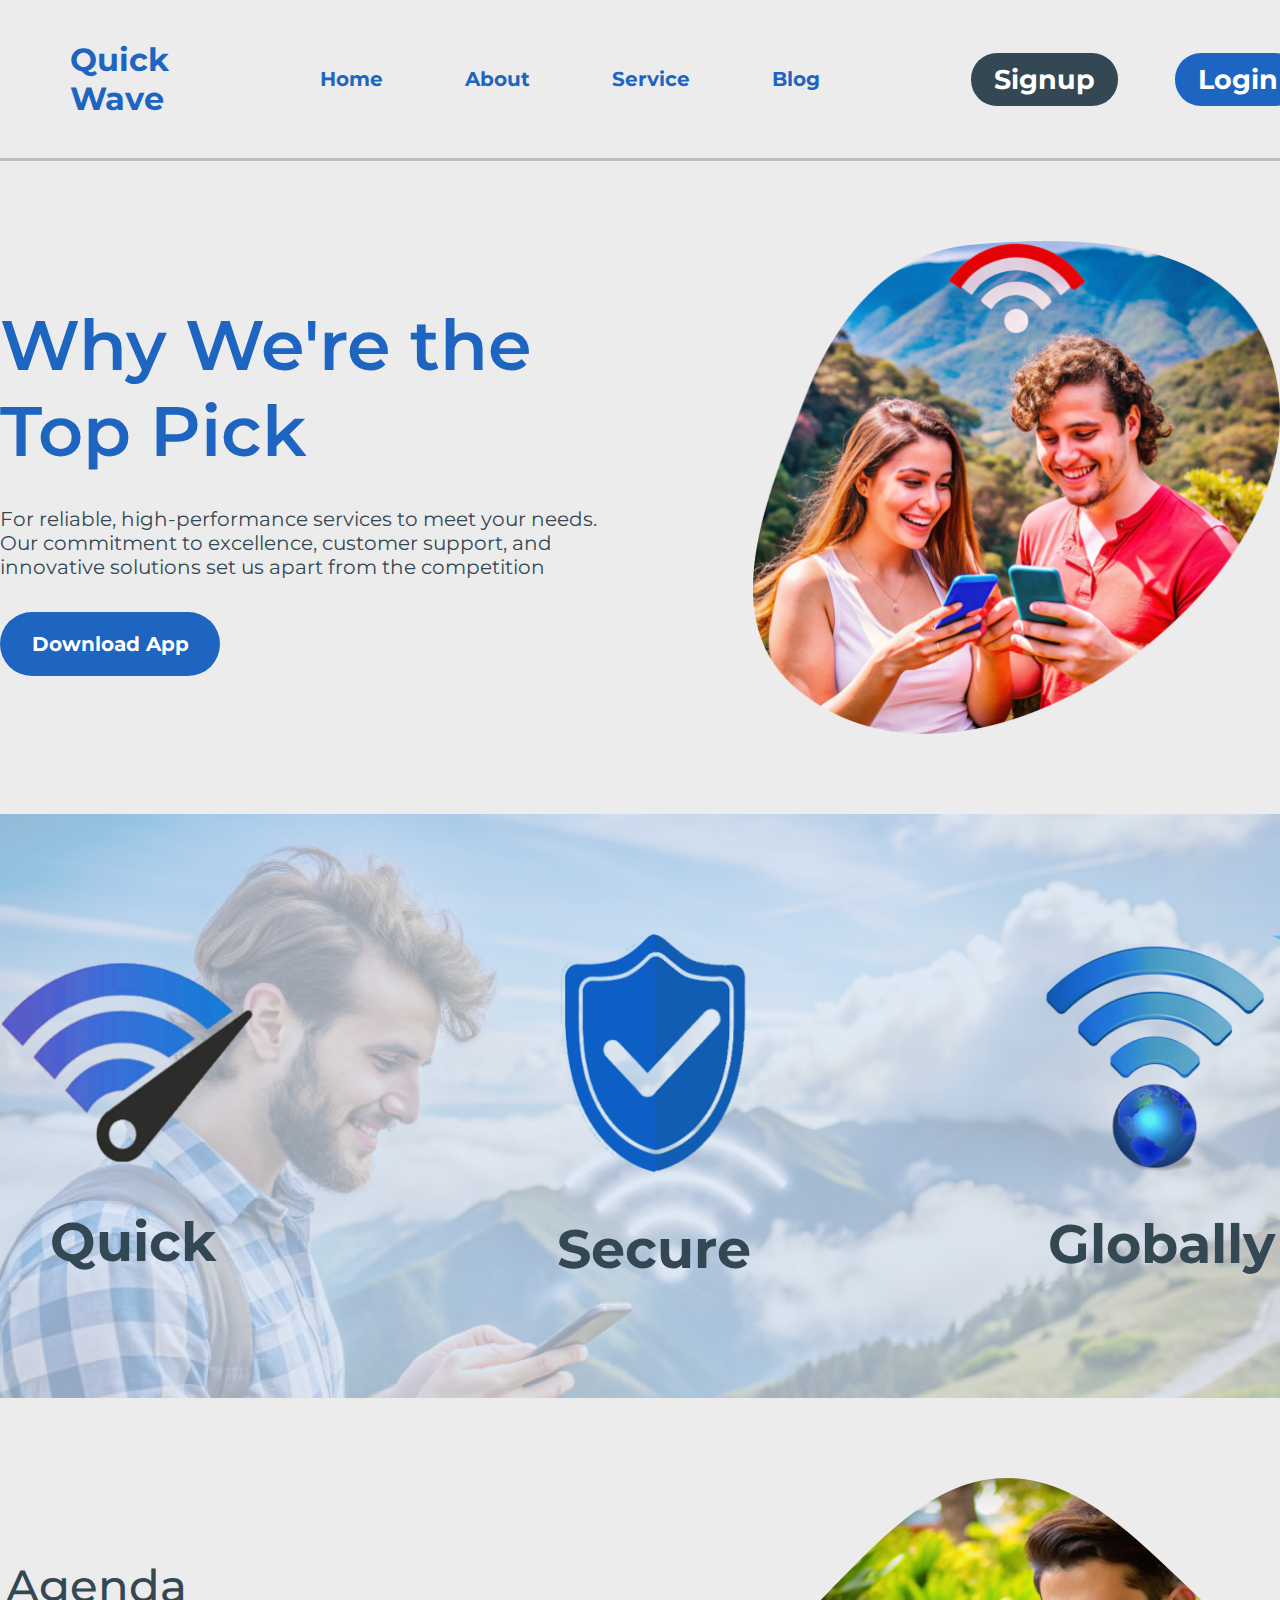
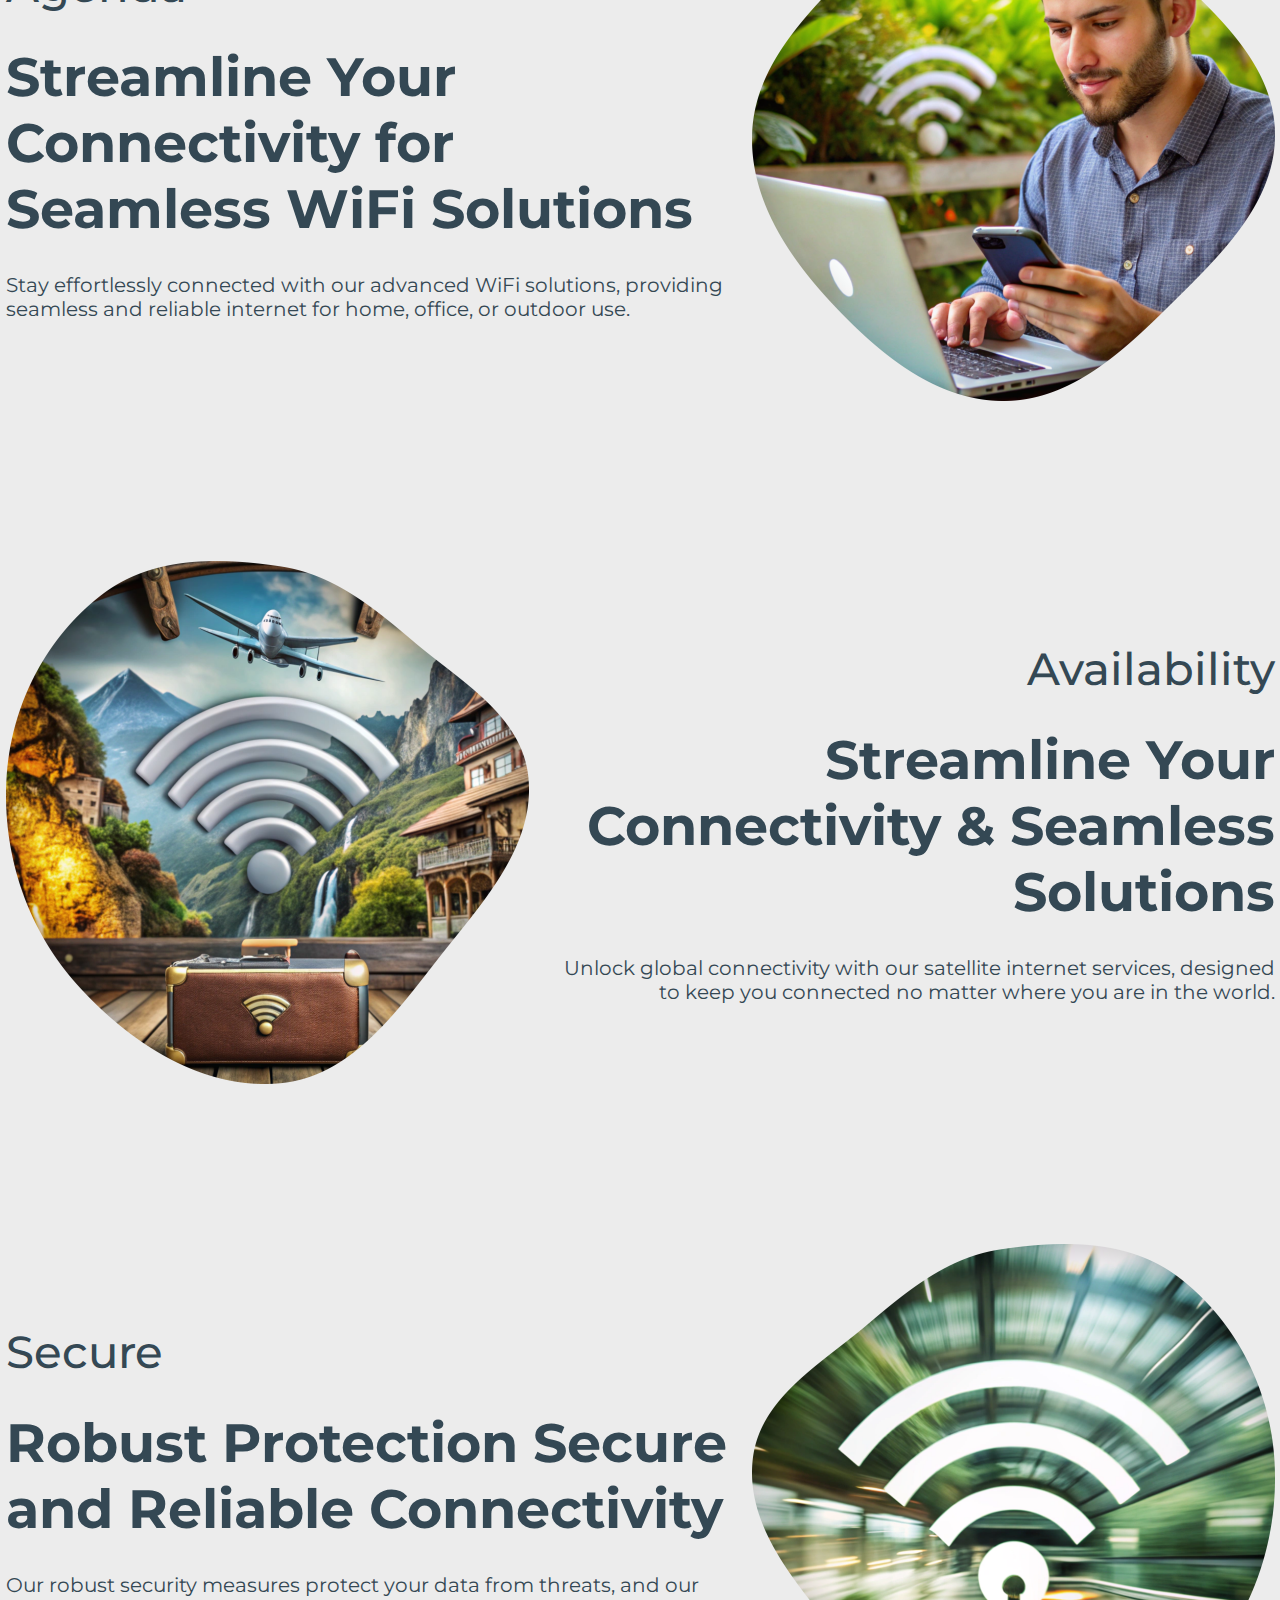
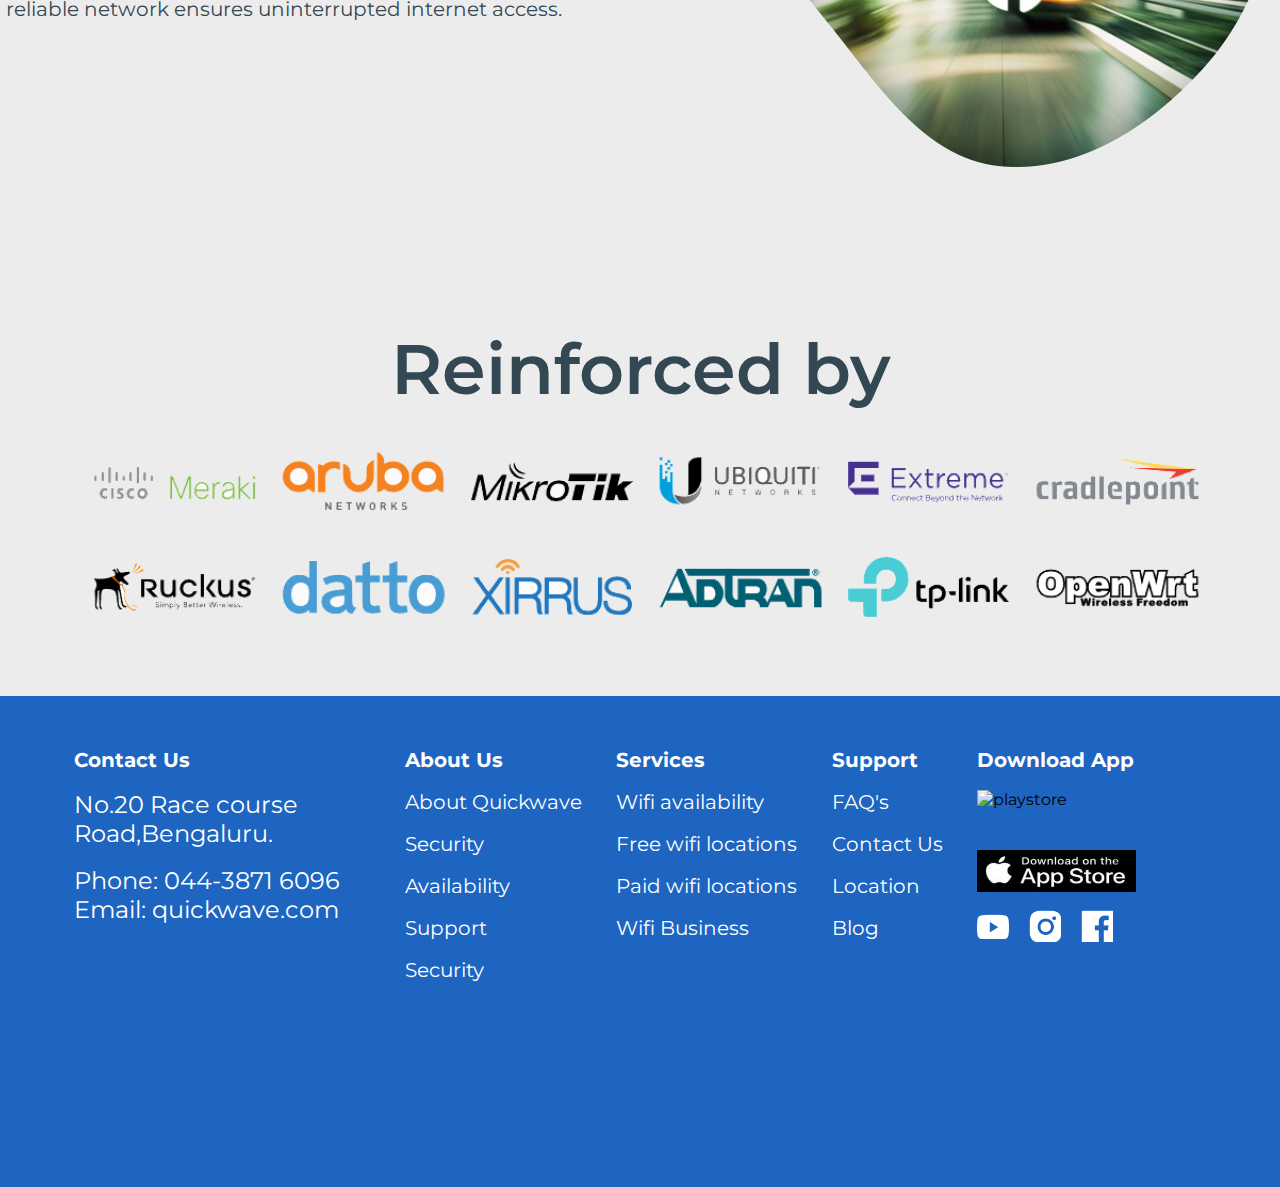
==== about.html @ a7f857bb "Add files via upload" ====
<!DOCTYPE html>
<html lang="en">

<head>
    <meta charset="UTF-8">
    <meta name="viewport" content="width=device-width, initial-scale=1.0">
    <link rel="stylesheet" href="./css/style.css">
    <link rel="stylesheet" href="./css/about.css">
    <title>About</title>
</head>

<body>
    <section class="background-color">
        <header>
            <nav>
                <h1 class="primary-bold-font, primary-color">
                    Quick Wave
                </h1>
                <ul>
                    <li class="secondary-bold-font"><a href="./index.html" class="primary-color">Home</a></li>
                    <li class="secondary-bold-font"><a href="./about.html" class="primary-color">About</a></li>
                    <li class="secondary-bold-font"><a href="./service.html" class="primary-color">Service</a></li>
                    <li class="secondary-bold-font"><a href="./settings.html" class="primary-color">Blog</a></li>
                </ul>

                <div class="button-container">
                    <button class="one secondary-color-bg teritory-color">
                        <h1>Signup</h1>
                    </button>
                    <button class="two primary-color-bg teritory-color">
                        <h1>Login</h1>
                    </button>
                </div>
            </nav>
        </header>


        <!-- section one start -->

        <section class="section-one">

            <div class="left-container">
                <h1 class="primary-big primary-color">
                    Why We're the Top Pick
                </h1>
                <article class="secondary-color secondary-font">
                    For reliable, high-performance services to meet your needs. Our commitment to excellence, customer
                    support, and innovative solutions set us apart from the competition
                </article>


                <button class="primary-color-bg teritory-color secondary-bold-font">
                    Download App
                </button>
            </div>


            <div class="right-container">
                <img src="./images/About/section-one/right-container.png" alt="">
            </div>


        </section>
        <!-- section one end -->


        <!-- section two start -->
        <section class="section-two">
            <div class="first">
                <img src="./images/About/section-two/wifi-speed.png" alt="image">
                <h1 class="primary-bold-font secondary-color">Quick</h1>
            </div>
            <div class="second">
                <img src="./images/About/section-two/wifi-security.png" alt="image">
                <h1 class="primary-bold-font secondary-color">Secure</h1>
            </div>
            <div class="third">
                <img src="./images/About/section-two/wifi-globally.png" alt="image">
                <h1 class="primary-bold-font secondary-color">Globally</h1>
            </div>
        </section>
        <!-- section two end -->


        <!-- section three start -->
         <section class="section-three">
            <div class="left-container">
                <h1 class="title card-big-font secondary-color">Agenda</h1>
                <h1 class="heading primary-bold-font secondary-color">Streamline Your Connectivity for Seamless WiFi Solutions</h1>
                <article class="secondary-color secondary-font">Stay effortlessly connected with our advanced WiFi solutions, providing seamless and reliable internet for home, office, or outdoor use.</article>
            </div>
            <div class="right-container">
                <img src="./images/About/section-three/right-container.png" alt="man with laptop">
            </div>
         </section>
        <!-- section three end -->


    <!-- section four start -->
         <section class="section-four">
            <div class="left-container">
                <img src="./images/About/section-four/left-container.png" alt="man with laptop">
            </div>
            <div class="right-container">
                <h1 class="title card-big-font secondary-color">Availability</h1>
                <h1 class="heading primary-bold-font secondary-color">Streamline Your Connectivity & Seamless Solutions</h1>
                <article class="secondary-color secondary-font">Unlock global connectivity with our satellite internet services, designed to keep you connected no matter where you are in the world.</article>
            </div>
         </section>
    <!-- section four end -->



    <!-- section five start -->
    <section class="section-five">
        <div class="left-container">
            <h1 class="title card-big-font secondary-color">Secure</h1>
            <h1 class="heading primary-bold-font secondary-color">Robust Protection Secure and Reliable Connectivity</h1>
            <article class="secondary-color secondary-font">Our robust security measures protect your data from threats, and our reliable network ensures uninterrupted internet access.</article>
        </div>
        <div class="right-container">
            <img src="./images/About/section-five/right-container.png" alt="man with laptop">
        </div>
     </section>
    <!-- section five end -->


    <!-- section six start -->

     <section class="section-six">
        <div class="top-container primary-big secondary-color">
            Reinforced by
        </div>
        <div class="bottom-container">
            <img src="./images/About/section-six/brand-images.png" alt="brands">
        </div>
     </section>

    <!-- section six end -->



       <!-- footer start -->
       <footer class="primary-color-bg">
        <div class="total-container">
            <div class="container-one">
                <h1 class="teritory-color secondary-bold-font ">Contact Us</h1>
                <div class="paragraph-container">
                    <p class="teritory-color primary-font">
                        No.20 Race course Road,Bengaluru.
                    </p>
                    <p class="teritory-color primary-font">
                        Phone: 044-3871 6096
                        Email: quickwave.com
                    </p>
                </div>

            </div>
            <div class="container-two">
                <h1 class="secondary-bold-font teritory-color">About Us</h1>
                <ul>
                    <li class="secondary-font teritory-color">About Quickwave</li>
                    <li class="secondary-font teritory-color">Security</li>
                    <li class="secondary-font teritory-color">Availability</li>
                    <li class="secondary-font teritory-color">Support</li>
                    <li class="secondary-font teritory-color">Security</li>
                </ul>
            </div>
            <div class="container-three">
                <h1 class="secondary-bold-font teritory-color">Services</h1>
                <ul>
                    <li class="secondary-font teritory-color">Wifi availability</li>
                    <li class="secondary-font teritory-color">Free wifi locations</li>
                    <li class="secondary-font teritory-color">Paid wifi locations</li>
                    <li class="secondary-font teritory-color">Wifi Business</li>
                </ul>
            </div>
            <div class="container-four">
                <h1 class="secondary-bold-font teritory-color">Support</h1>
                <ul>
                    <li class="secondary-font teritory-color">FAQ's</li>
                    <li class="secondary-font teritory-color">Contact Us</li>
                    <li class="secondary-font teritory-color">Location</li>
                    <li class="secondary-font teritory-color">Blog</li>
                </ul>

            </div>
            <div class="container-five">
                <h1 class="secondary-bold-font teritory-color">Download App</h1>
                <img src="./images/Home/Footer/Play store.png" alt="playstore">
                <img src="./images/Home/Footer/App store.png" alt="appstore">

                                <div class="icons">
                    <div class="youtube"><img src="./images/Home/Footer/Youtube.png" alt=""></div>
                    <div class="instagram"><img src="./images/Home/Footer/Instagram.png" alt=""></div>
                    <div class="facebook"><img src="./images/Home/Footer/Facebook.png" alt=""></div>
                </div>
            </div>
        </div>
    </footer>

       <!-- footer end -->
    </section>
</body>

</html>
---- css/style.css ----
@import url('https://fonts.googleapis.com/css2?family=Montserrat:ital,wght@0,100..900;1,100..900&display=swap');


*{
    padding: 0px;
    margin: 0px;
    font-family: "Montserrat", sans-serif;
}



/* Style guide font start */

.primary-font{
    font-size: 24px;
}

.primary-big{
    font-size: 70px;
    font-weight: 600;
}

.primary-semibold-font{
    font-size: 54px;
    font-weight: 600;
}

.primary-bold-font{
    font-size: 54px;
    font-weight: 700;
}


.secondary-font{
    font-size: 20px;
}

.secondary-big{
    font-size: 30px;
}

.secondary-bold-font{
    font-size: 20px;
    font-weight: 700;
}

.teritory-font{
    font-size: 16px;
}

.card-big-font{
    font-size: 45px;
    font-weight: 500;
}
/* Style guide font end */




/* Style guide color start */

.primary-color{
    color: #1D65C1;
}

.primary-color-bg{
    background-color: #1D65C1;
}


.primary-color-hover{
    color: #2987FF;
}

.primary-color-hover-bg{
    background-color: #2987FF;
}

.secondary-color{
    color: #344854;
}

.secondary-color-bg{
    background-color: #344854;
}

.secondary-color-hover{
    color: #4D6A7C;
}


.secondary-color-hover-bg{
    background-color: #4D6A7C;
}

.teritory-color{
    color: #FFFFFF;
}

.teritory-color-bg{
    background-color: #FFFFFF;
}


.teritory-color-hover{
    color: #D9D9D9;
}


.teritory-color-hover-bg{
    background-color: #D9D9D9;
}

.background-color{
    background-color: #ECECEC;
}


/* Style guide color end */





/* Nav bar start */

/* section{
    width: 100%;
    height: auto;
    display: flex;
    flex-direction: column;
} */



header{
    width: 100%;
    height: auto;
    display: flex;
    align-items: center;
    /* justify-content: space-between; */
    border-bottom: solid rgba(0, 0, 0, 0.197);
}


nav{
    width: 100%;
    height: auto;
    display: flex;
    align-items: center;
    justify-content: space-between;
    gap: 151px;
    padding: 40px 70px;
    /* background-color: antiquewhite; */
}



nav ul{
    display: flex;
    gap: 82px;
}


nav ul li{
    list-style: none;
}

nav ul li a{
    text-decoration: none;
}


nav .button-container{
    display: flex;
    gap: 57px;
}


nav .button-container .one{
    padding: 10px 23px;
    border: none;
    border-radius: 26px;
    cursor: pointer;   
}

nav .button-container .one:hover{
    background-color: #4D6A7C;
}


nav .button-container .two{
    padding: 10px 23px;
    border: none;
    border-radius: 26px;
    cursor: pointer;   
}


nav .button-container .two:hover{
    background-color: #2987FF;
}

/* Nav bar end */





















/* Footer start */

footer{
    width: 100%;
    height: auto;
    display: flex;
    align-items: center;
    justify-content: center;
}

footer .total-container{
    width: 1132px;
    height: auto;
    padding-top: 52px;
    padding-bottom: 116px;
    display: flex;
    gap: 34.5px;
}

footer .container-one{
    width: 296px;
    height: 323px;
    display: flex;
    flex-direction: column;
    gap: 18px;
}

footer .container-one .paragraph-container{
    display: flex;
    flex-direction: column;
    gap: 18px;
}

footer .container-five .icons{
    display: flex;
    gap: 20px;
    align-items: center;
}

footer .container-five .icons .instagram img, footer .container-five .icons .facebook img{
    width: 32px;
    height: 32px;
}

footer .container-five .icons .youtube img{
    width: 32px;
    height: 25px;
}


footer .container-two{
    width: 177px;
    height: 234px;
    display: flex;
    flex-direction: column;
    gap: 18px;
}


footer .container-two ul{
    display: flex;
    flex-direction: column  ;
    gap: 18px;
}

footer .container-two ul li{
    list-style: none;

}


footer .container-three{
    display: flex;
    flex-direction: column;
    gap: 18px;
}

footer .container-three ul li{
    list-style: none;

}

footer .container-three ul{
    display: flex;
    flex-direction: column  ;
    gap: 18px;
}



footer .container-four{
    display: flex;
    flex-direction: column;
    gap: 18px;
}

footer .container-four ul li{
    list-style: none;

}

footer .container-four ul{
    display: flex;
    flex-direction: column  ;
    gap: 18px;
}

footer .container-five{
    display: flex;
    flex-direction: column;
    gap: 18px;
}

footer .container-five img{
    width: 159px;
    height: 42px;
}







/* Footer end */
---- css/about.css ----
/* section one start */

.section-one{
    width: 100%;
    height: 653px;
    display: flex;
    align-items: center;
    justify-content: center;
    gap: 129px;
    /* background-color: antiquewhite; */
}

.section-one .left-container{
    width: 631px;
    height: 372px;
    display: flex;
    flex-direction: column;
    gap: 33px;
}

.section-one .left-container button{
    width: 220px;
    height: 64px;
    padding: 20px 30px;
    border: none;
    border-radius: 40px;
    cursor: pointer;
}

.section-one .left-container button:hover{
    background-color: #2987FF;
}

.section-one .right-container{
    width: 533px;
    height: 493px;
}


.section-one .right-container img{
    width: 100%;
    height: 100%;
}

/* section one end */



/* section two start */

.section-two{
    width: 100%;
    height: 584px;
    background-image: url('../images/About/section-two/bg-image.png');
    background-position: center;
    background-size: cover;
    display: flex;
    align-items: center;
    justify-content: center;
    gap: 293px;
}


.section-two .first{
    width: 276px;
    height: 337px;
    /* background-color: red; */
    display: flex;
    flex-direction: column;
    align-items: center;
    justify-content: center;
    gap: 40px;
}

.section-two .first img{
    width: 100%;
    height: 231px;
}

.section-two .second{
    width: 190px;
    height: 337px;
    /* background-color: red; */
    display: flex;
    flex-direction: column;
    align-items: center;
    justify-content: center;
    gap: 40px;

}

.section-two .second img{
    width: 100%;
    height: 248px;
}

.section-two .third{
    width: 246px;
    height: 337px;
    /* background-color: red; */
    display: flex;
    flex-direction: column;
    align-items: center;
    justify-content: center;
    gap: 40px;
   
}

.section-two .third img{
    width: 100%;
    height: 244px;
}

/* section two end */




/* section three start */

.section-three{
    width: 100%;
    height: 683px;
    /* background-color: yellow; */
    display: flex;
    align-items: center;
    justify-content: center;
    gap: 25px;
}


.section-three .left-container{
    width: 721px;
    height: 363px;
    display: flex;
    flex-direction: column;
    gap: 31px;
    align-items: start;
    justify-content: start;
    margin: 160 0 160 100;
    
}


.section-three .right-container{
    width: 523px;
    height: 523px;
    margin: 80 71 80 0;
}

.section-three .right-container img{
    width: 100%;
    height: 100%;
}




/* section three end */



/* section four start */

.section-four{
    width: 100%;
    height: 683px;
    display: flex;
    align-items: center;
    justify-content: center;
    gap: 25px;
    /* background-color: yellowgreen; */
}


.section-four .left-container{
    width: 523px;
    height: 523px;
}

.section-four .left-container img{
    width: 100%;
    height: 100%;
}

.section-four .right-container{
    width: 721px;
    height: 363px;
    display: flex;
    flex-direction: column;
    align-items: end;
    justify-content: center;
    text-align: end;
    gap: 31px;
}

/* section four end */


/* section five start */

.section-five{
    width: 100%;
    height: 683px;
    /* background-color: yellow; */
    display: flex;
    align-items: center;
    justify-content: center;
    gap: 25px;
}


.section-five .left-container{
    width: 721px;
    height: 363px;
    display: flex;
    flex-direction: column;
    gap: 31px;
    align-items: start;
    justify-content: start;
    margin: 160 0 160 100;
    
}


.section-five .right-container{
    width: 523px;
    height: 523px;
    margin: 80 71 80 0;
}

.section-five .right-container img{
    width: 100%;
    height: 100%;
}




/* section five end */

/* section six start */

.section-six{
    width: 100%;
    height: 449px;
    display: flex;
    flex-direction: column;
    justify-content: center;
    align-items: center;
    gap: 10px;
}


.section-six .top-container{
    width: 100%;
    height: 85px;
    display: flex;
    align-items: center;
    justify-content: center;
    flex-direction: column;
}

.section-six .top-container h1{
    width: 100%;
    height: 100%;
}

.section-six .bottom-container{
    width: 1200px;
    height: 195px;
    display: flex;
    align-items: center;
    justify-content: center;
} 


.section-six .bottom-container img{
    width: 100%;
    height: 100%;
}

/* section six end */
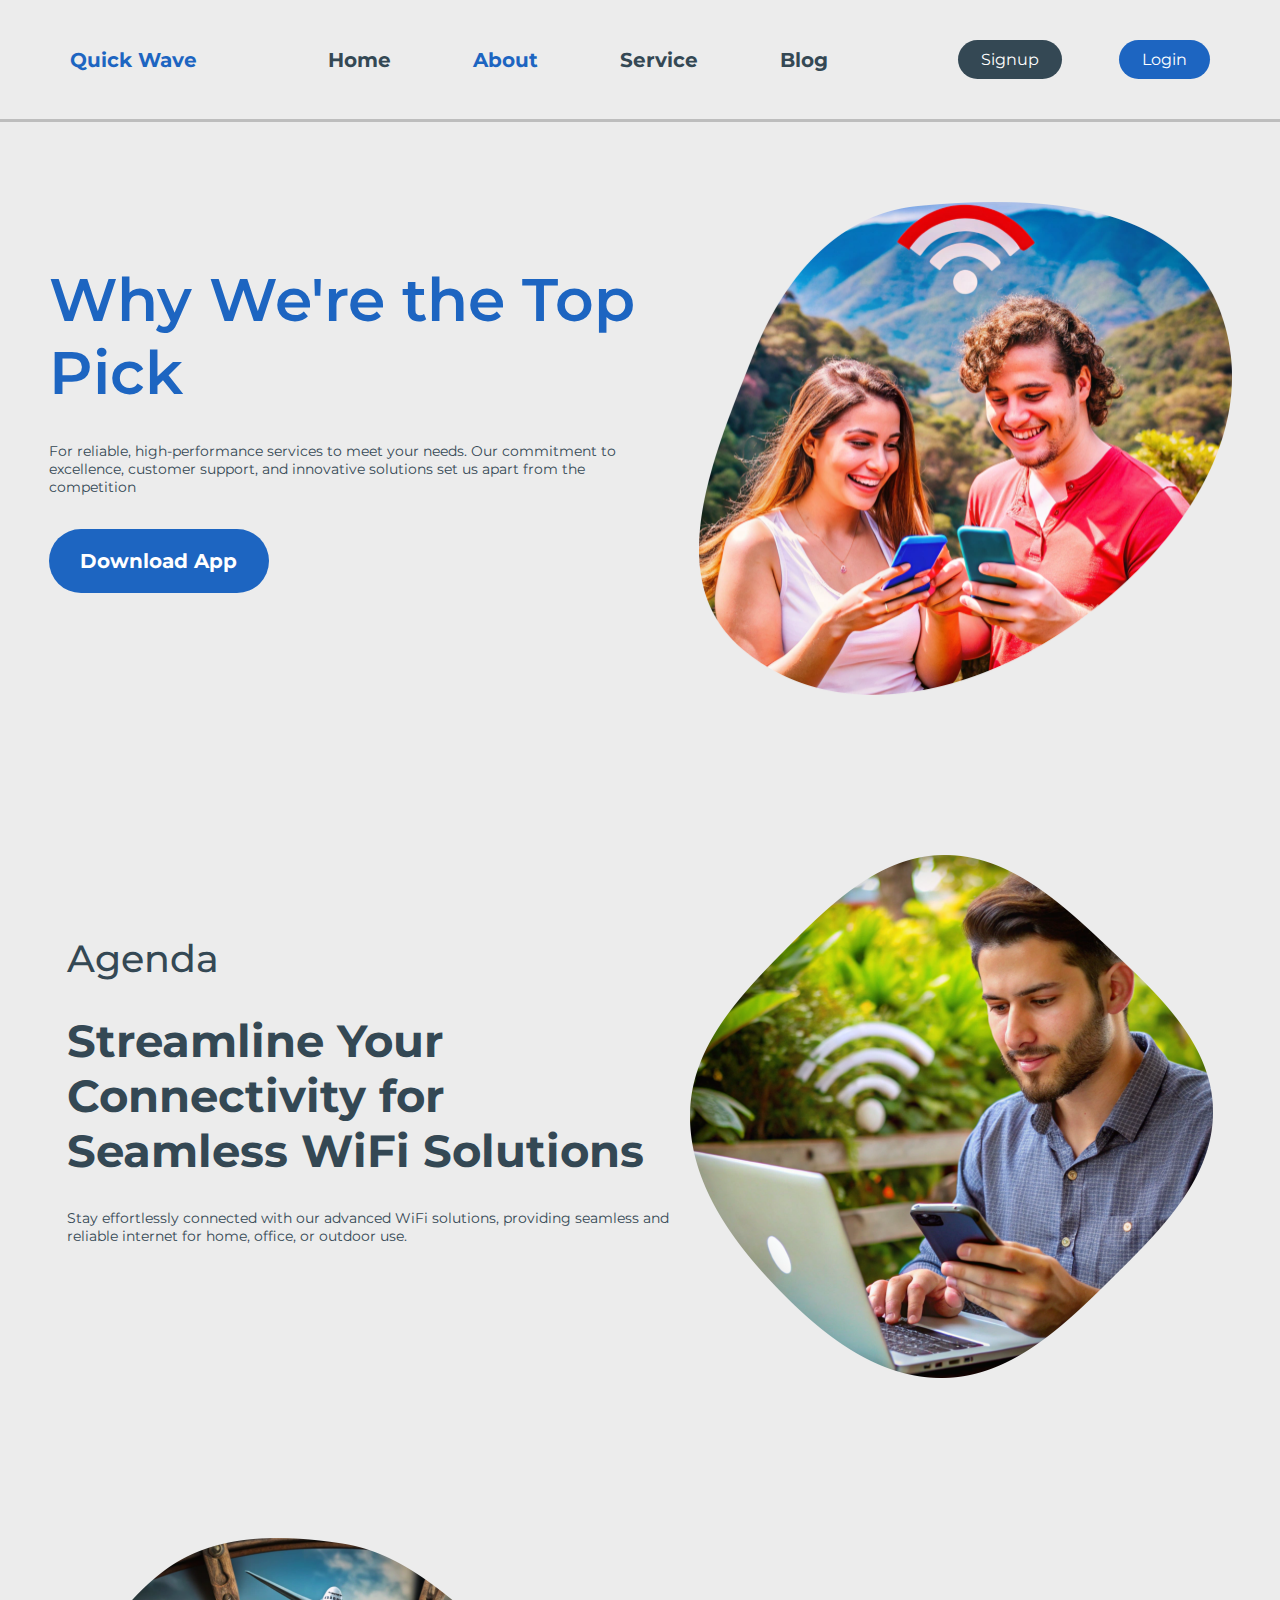
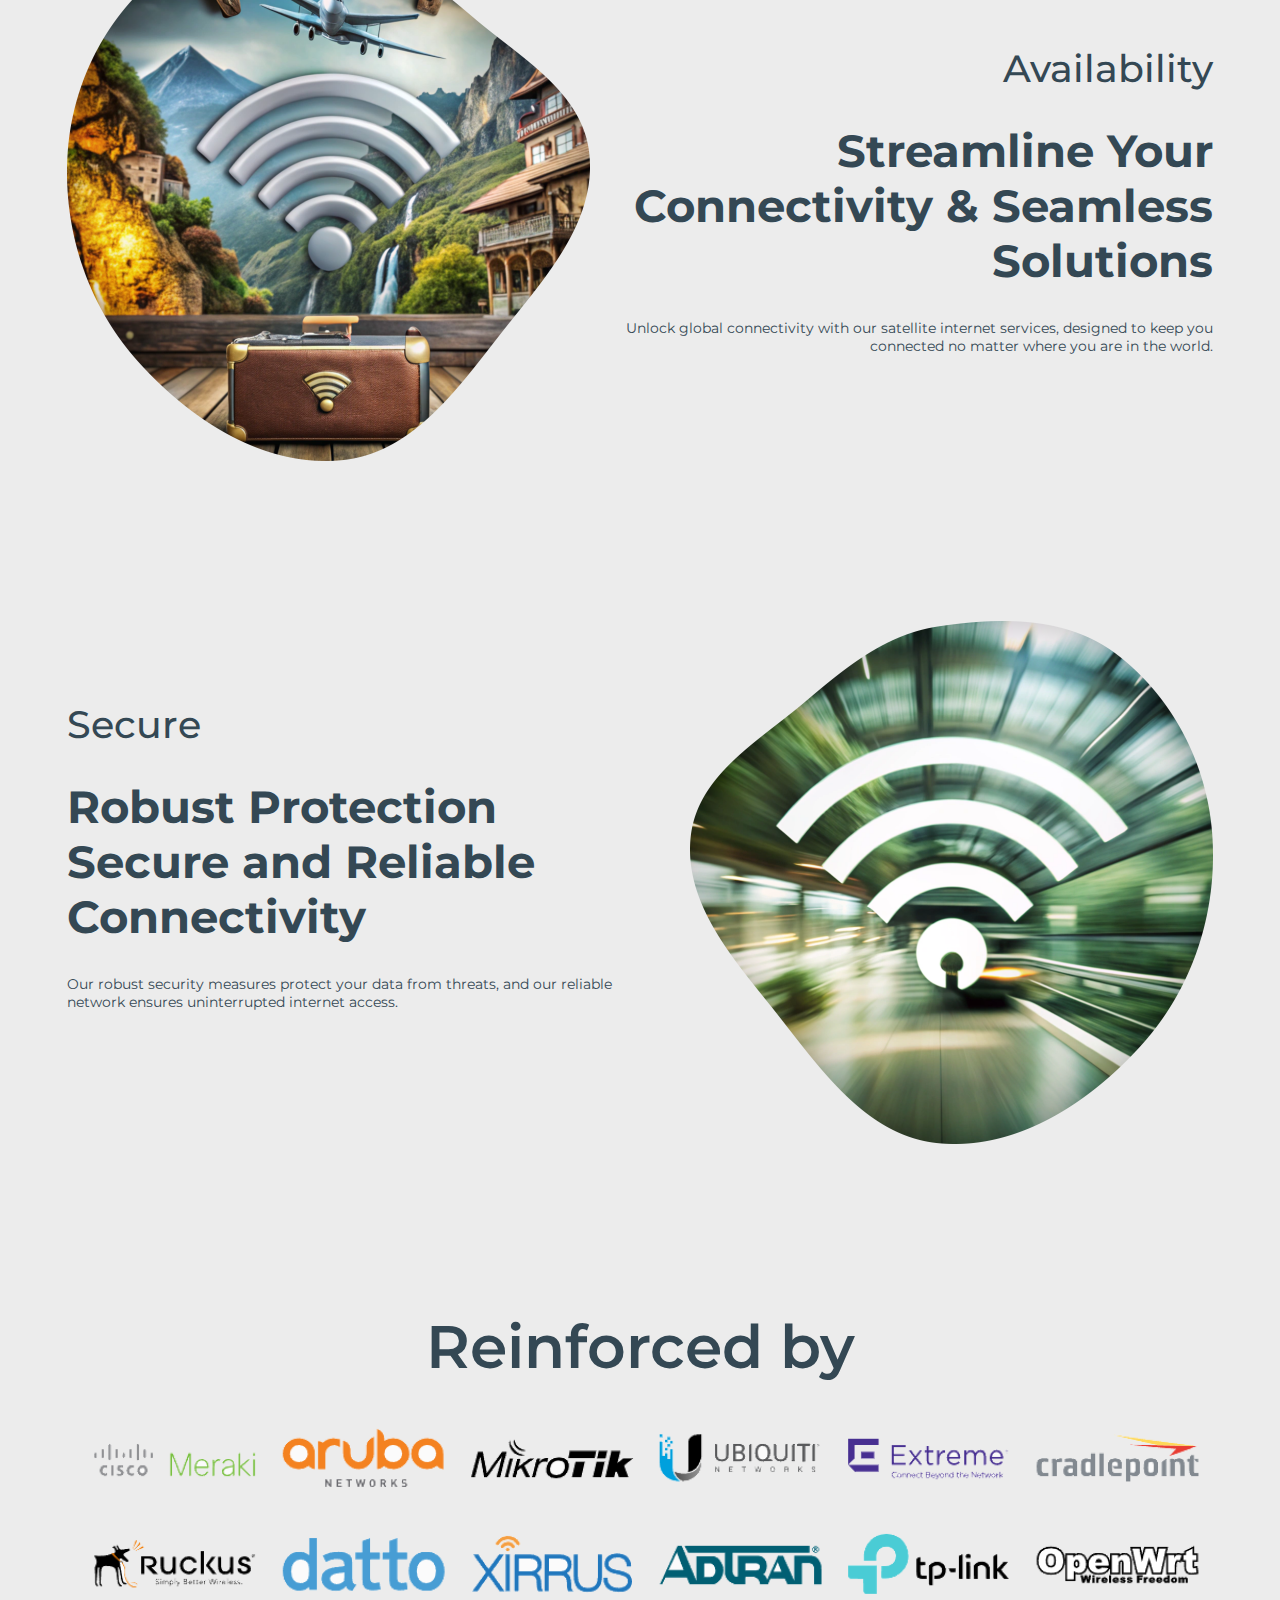
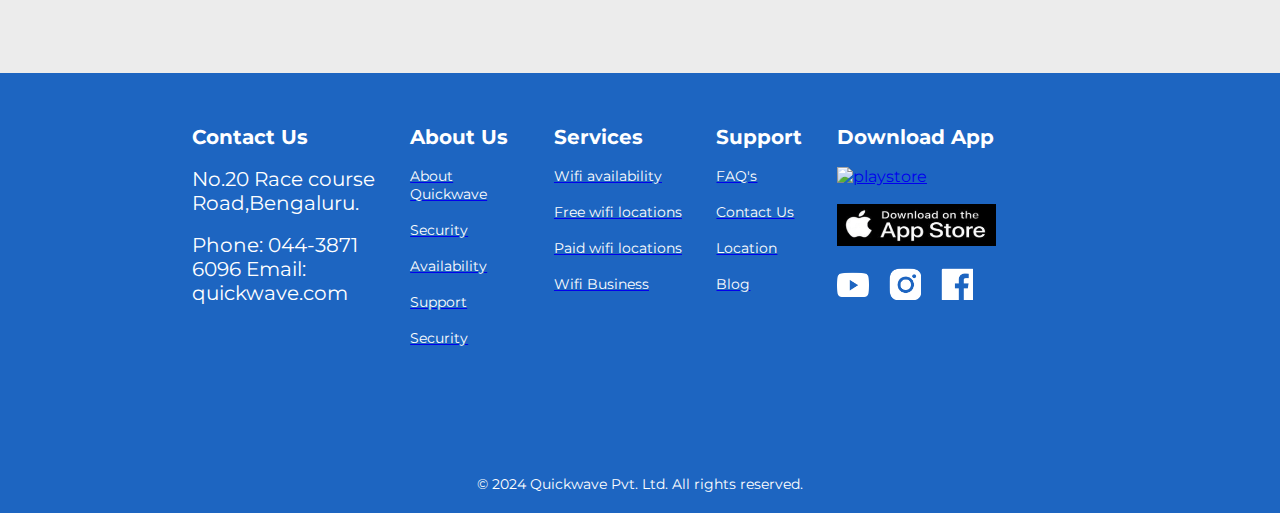
==== commit 600a7206: "Add files via upload" ====
--- a/about.html
+++ b/about.html
@@ -1,38 +1,49 @@
 <!DOCTYPE html>
 <html lang="en">
 
-<head>
+<heade>
     <meta charset="UTF-8">
     <meta name="viewport" content="width=device-width, initial-scale=1.0">
     <link rel="stylesheet" href="./css/style.css">
     <link rel="stylesheet" href="./css/about.css">
     <title>About</title>
-</head>
+    <link rel="stylesheet" href="https://cdnjs.cloudflare.com/ajax/libs/font-awesome/6.6.0/css/all.min.css"
+    integrity="sha512-Kc323vGBEqzTmouAECnVceyQqyqdsSiqLQISBL29aUW4U/M7pSPA/gEUZQqv1cwx4OnYxTxve5UMg5GT6L4JJg=="
+    crossorigin="anonymous" referrerpolicy="no-referrer" />
+</heade>
 
 <body>
     <section class="background-color">
         <header>
+            
             <nav>
-                <h1 class="primary-bold-font, primary-color">
+
+                <label for="Burger"><i class="fa-solid fa-bars"></i></label>
+                <input type="checkbox" id="Burger">
+                <h1 class="primary-font primary-color">
                     Quick Wave
                 </h1>
                 <ul>
-                    <li class="secondary-bold-font"><a href="./index.html" class="primary-color">Home</a></li>
+                    <li class="secondary-bold-font"><a href="./index.html" class="secondary-color">Home</a></li>
                     <li class="secondary-bold-font"><a href="./about.html" class="primary-color">About</a></li>
-                    <li class="secondary-bold-font"><a href="./service.html" class="primary-color">Service</a></li>
-                    <li class="secondary-bold-font"><a href="./settings.html" class="primary-color">Blog</a></li>
+                    <li class="secondary-bold-font"><a href="./service.html" class="secondary-color">Service</a></li>
+                    <li class="secondary-bold-font"><a href="./blog.html" class="secondary-color">Blog</a>
+                    </li>
                 </ul>
+
+                <label for="profile" class="profile"><i class="fa-regular fa-user"></i></label>
+                <input type="checkbox" id="profile">
 
                 <div class="button-container">
                     <button class="one secondary-color-bg teritory-color">
-                        <h1>Signup</h1>
+                        <p class="teritory-font">Signup</p>
                     </button>
                     <button class="two primary-color-bg teritory-color">
-                        <h1>Login</h1>
+                        <p class="teritory-font">Login</p>
                     </button>
                 </div>
             </nav>
-        </header>
+    </header>
 
 
         <!-- section one start -->
@@ -65,7 +76,7 @@
 
 
         <!-- section two start -->
-        <section class="section-two">
+        <!-- <section class="section-two">
             <div class="first">
                 <img src="./images/About/section-two/wifi-speed.png" alt="image">
                 <h1 class="primary-bold-font secondary-color">Quick</h1>
@@ -78,7 +89,7 @@
                 <img src="./images/About/section-two/wifi-globally.png" alt="image">
                 <h1 class="primary-bold-font secondary-color">Globally</h1>
             </div>
-        </section>
+        </section> -->
         <!-- section two end -->
 
 
@@ -140,66 +151,105 @@
 
 
 
-       <!-- footer start -->
-       <footer class="primary-color-bg">
-        <div class="total-container">
-            <div class="container-one">
-                <h1 class="teritory-color secondary-bold-font ">Contact Us</h1>
-                <div class="paragraph-container">
-                    <p class="teritory-color primary-font">
-                        No.20 Race course Road,Bengaluru.
-                    </p>
-                    <p class="teritory-color primary-font">
-                        Phone: 044-3871 6096
-                        Email: quickwave.com
-                    </p>
-                </div>
-
-            </div>
-            <div class="container-two">
-                <h1 class="secondary-bold-font teritory-color">About Us</h1>
-                <ul>
-                    <li class="secondary-font teritory-color">About Quickwave</li>
-                    <li class="secondary-font teritory-color">Security</li>
-                    <li class="secondary-font teritory-color">Availability</li>
-                    <li class="secondary-font teritory-color">Support</li>
-                    <li class="secondary-font teritory-color">Security</li>
-                </ul>
-            </div>
-            <div class="container-three">
-                <h1 class="secondary-bold-font teritory-color">Services</h1>
-                <ul>
-                    <li class="secondary-font teritory-color">Wifi availability</li>
-                    <li class="secondary-font teritory-color">Free wifi locations</li>
-                    <li class="secondary-font teritory-color">Paid wifi locations</li>
-                    <li class="secondary-font teritory-color">Wifi Business</li>
-                </ul>
-            </div>
-            <div class="container-four">
-                <h1 class="secondary-bold-font teritory-color">Support</h1>
-                <ul>
-                    <li class="secondary-font teritory-color">FAQ's</li>
-                    <li class="secondary-font teritory-color">Contact Us</li>
-                    <li class="secondary-font teritory-color">Location</li>
-                    <li class="secondary-font teritory-color">Blog</li>
-                </ul>
-
-            </div>
-            <div class="container-five">
-                <h1 class="secondary-bold-font teritory-color">Download App</h1>
-                <img src="./images/Home/Footer/Play store.png" alt="playstore">
-                <img src="./images/Home/Footer/App store.png" alt="appstore">
-
-                                <div class="icons">
-                    <div class="youtube"><img src="./images/Home/Footer/Youtube.png" alt=""></div>
-                    <div class="instagram"><img src="./images/Home/Footer/Instagram.png" alt=""></div>
-                    <div class="facebook"><img src="./images/Home/Footer/Facebook.png" alt=""></div>
-                </div>
-            </div>
-        </div>
-    </footer>
-
-       <!-- footer end -->
+        <!-- footer start -->
+        <footer class="primary-color-bg">
+            <div class="total-container">
+                <div class="container-one">
+                    <h1 class="teritory-color secondary-bold-font ">Contact Us</h1>
+                    <div class="paragraph-container">
+                        <p class="teritory-color primary-font">
+                            No.20 Race course Road,Bengaluru.
+                        </p>
+                        <p class="teritory-color primary-font">
+                            Phone: 044-3871 6096
+                            Email: quickwave.com
+                        </p>
+                    </div>
+
+                </div>
+                <div class="container-two">
+                    <h1 class="secondary-bold-font teritory-color">About Us</h1>
+                    <ul>
+                        <a href="#">
+                            <li class="secondary-font teritory-color">About Quickwave</li>
+                        </a>
+                        <a href="#">
+                            <li class="secondary-font teritory-color">Security</li>
+                        </a>
+                        <a href="#">
+                            <li class="secondary-font teritory-color">Availability</li>
+                        </a>
+                        <a href="#">
+                            <li class="secondary-font teritory-color">Support</li>
+                        </a>
+                        <a href="#">
+                            <li class="secondary-font teritory-color">Security</li>
+                        </a>
+                    </ul>
+                </div>
+                <div class="container-three">
+                    <h1 class="secondary-bold-font teritory-color">Services</h1>
+                    <ul>
+                        <a href="#">
+                            <li class="secondary-font teritory-color">Wifi availability</li>
+                        </a>
+                        <a href="#">
+                            <li class="secondary-font teritory-color">Free wifi locations</li>
+                        </a>
+                        <a href="#">
+                            <li class="secondary-font teritory-color">Paid wifi locations</li>
+                        </a>
+                        <a href="#">
+                            <li class="secondary-font teritory-color">Wifi Business</li>
+                        </a>
+                    </ul>
+                </div>
+                <div class="container-four">
+                    <h1 class="secondary-bold-font teritory-color">Support</h1>
+                    <ul>
+                        <a href="#">
+                            <li class="secondary-font teritory-color">FAQ's</li>
+                        </a>
+                        <a href="#">
+                            <li class="secondary-font teritory-color">Contact Us</li>
+                        </a>
+                        <a href="#">
+                            <li class="secondary-font teritory-color">Location</li>
+                        </a>
+                        <a href="#">
+                            <li class="secondary-font teritory-color">Blog</li>
+                        </a>
+                    </ul>
+
+                </div>
+                <div class="container-five">
+                    <h1 class="secondary-bold-font teritory-color">Download App</h1>
+                    <a href="#"><img src="./images/Home/Footer/Play store.png" alt="playstore"></a>
+                    <a href="#"><img src="./images/Home/Footer/App store.png" alt="appstore"></a>
+
+
+
+                    <div class="icons">
+                        <a href="#">
+                            <div class="youtube"><img src="./images/Home/Footer/Youtube.png" alt=""></div>
+                        </a>
+                        <a href="#">
+                            <div class="instagram"><img src="./images/Home/Footer/Instagram.png" alt=""></div>
+                        </a>
+                        <a href="#">
+                            <div class="facebook"><img src="./images/Home/Footer/Facebook.png" alt=""></div>
+                        </a>
+
+                    </div>
+                </div>
+                
+            </div>
+            <div class="copyright-container secondary-font teritory-color">
+                © 2024 Quickwave Pvt. Ltd. All rights reserved.
+            </div>
+        </footer>
+
+        <!-- footer end -->
     </section>
 </body>
 
--- a/css/style.css
+++ b/css/style.css
@@ -9,6 +9,41 @@
 
 
 
+/* resp nav bar start */
+
+/* burger start */
+section header nav #Burger{
+    display: none;
+}
+
+section header nav label{
+    display: none;
+    font-size: 24px;
+}
+
+/* burger end */
+
+/* profile start */
+
+section header nav .profile{
+    display: none;
+}
+
+section header nav #profile{
+    display: none;
+}
+
+
+
+/* profile end */
+
+
+
+
+/* resp nav bar end */
+
+
+
 /* Style guide font start */
 
 .primary-font{
@@ -142,6 +177,11 @@
     border-bottom: solid rgba(0, 0, 0, 0.197);
 }
 
+header nav .first{
+    display: flex;
+    gap: 30px;
+}
+
 
 nav{
     width: 100%;
@@ -149,8 +189,9 @@
     display: flex;
     align-items: center;
     justify-content: space-between;
-    gap: 151px;
+    /* gap: 151px; */
     padding: 40px 70px;
+    position: relative;
     /* background-color: antiquewhite; */
 }
 
@@ -172,6 +213,7 @@
 
 
 nav .button-container{
+    position: relative; 
     display: flex;
     gap: 57px;
 }
@@ -229,22 +271,25 @@
     width: 100%;
     height: auto;
     display: flex;
+    flex-direction: column;
     align-items: center;
     justify-content: center;
 }
 
 footer .total-container{
-    width: 1132px;
+    width: 70%;
     height: auto;
     padding-top: 52px;
     padding-bottom: 116px;
     display: flex;
+    /* flex-direction: column; */
     gap: 34.5px;
+    /* padding-left: 250px; */
 }
 
 footer .container-one{
-    width: 296px;
-    height: 323px;
+    width: 20.5%;
+    height: auto;
     display: flex;
     flex-direction: column;
     gap: 18px;
@@ -274,7 +319,7 @@
 
 
 footer .container-two{
-    width: 177px;
+    width: 12.2%;
     height: 234px;
     display: flex;
     flex-direction: column;
@@ -341,11 +386,772 @@
     height: 42px;
 }
 
-
-
-
-
-
+footer .copyright-container{
+    width: 80%;
+    text-align: center;
+    height: auto;
+    padding-bottom: 20px;
+}
 
 /* Footer end */
 
+
+
+/* media query start */
+
+
+@media (max-width:1360px)
+{
+    /* Style guide font start */
+
+.primary-font{
+    font-size: 22px;
+}
+
+.primary-big{
+    font-size: 66px;
+    font-weight: 600;
+}
+
+.primary-semibold-font{
+    font-size: 50px;
+    font-weight: 600;
+}
+
+.primary-bold-font{
+    font-size: 50px;
+    font-weight: 700;
+}
+
+
+.secondary-font{
+    font-size: 16px;
+}
+
+.secondary-big{
+    font-size: 26px;
+}
+
+.secondary-bold-font{
+    font-size: 20px;
+    font-weight: 700;
+}
+
+.teritory-font{
+    font-size: 16px;
+}
+
+.card-big-font{
+    font-size: 40px;
+    font-weight: 500;
+}
+}
+/* Style guide font end */
+
+
+
+@media (max-width:1300px)
+{
+    /* Style guide font start */
+
+.primary-font{
+    font-size: 20px;
+}
+
+.primary-big{
+    font-size: 60px;
+    font-weight: 600;
+}
+
+.primary-semibold-font{
+    font-size: 45px;
+    font-weight: 600;
+}
+
+.primary-bold-font{
+    font-size: 45px;
+    font-weight: 700;
+}
+
+
+.secondary-font{
+    font-size: 14px;
+}
+
+.secondary-big{
+    font-size: 22px;
+}
+
+.secondary-bold-font{
+    font-size: 20px;
+    font-weight: 700;
+}
+
+.teritory-font{
+    font-size: 16px;
+}
+
+.card-big-font{
+    font-size: 38px;
+    font-weight: 500;
+}
+/* Style guide font end */
+
+
+}
+
+
+
+
+
+@media (max-width:1260px)
+{
+    /* Style guide font start */
+
+.primary-font{
+    font-size: 20px;
+}
+
+.primary-big{
+    font-size: 56px;
+    font-weight: 600;
+}
+
+.primary-semibold-font{
+    font-size: 40px;
+    font-weight: 600;
+}
+
+.primary-bold-font{
+    font-size: 40px;
+    font-weight: 700;
+}
+
+
+.secondary-font{
+    font-size: 14px;
+}
+
+.secondary-big{
+    font-size: 20px;
+}
+
+.secondary-bold-font{
+    font-size: 20px;
+    font-weight: 700;
+}
+
+.teritory-font{
+    font-size: 16px;
+}
+
+.card-big-font{
+    font-size: 34px;
+    font-weight: 500;
+}
+}
+/* Style guide font end */
+
+
+
+
+@media (max-width:1120px)
+{
+
+    /* resp nav bar start */
+
+    nav ul{
+        width: 95%;
+        height: auto;
+        padding: 50px 0px;
+        top: 102%;
+        left: -100%;
+        padding-left: 5%;
+        position: absolute;
+        display: flex;
+        gap: 40px;
+        flex-direction: column;
+        align-items: start;
+        justify-content: center;
+        transition-duration: 0.7s;
+        background-color: rgb(236,236,236);
+    } 
+
+    section header nav label{
+        display: block;
+    }
+
+    nav #Burger:checked ~ ul{
+        left: 0%;
+    }
+
+    nav .button-container{
+        gap: 47px;
+    }
+
+    footer .total-container{
+        width: 90%;
+        flex-wrap: wrap;
+        padding-left: 30px;
+
+    }
+
+    footer .container-one{
+        width: 40%;
+    }
+
+    footer .container-two{
+        width: 40%;
+    }
+
+    footer .container-three{
+        width: 40%;
+    }
+
+    footer .container-four{
+        width: 40%;
+    }
+
+    footer .container-five{
+        width: 40%;
+    }
+
+    /* resp nav bar end */
+
+
+
+
+    /* Style guide font start */
+
+
+    
+
+.primary-font{
+    font-size: 20px;
+}
+
+.primary-big{
+    font-size: 54px;
+    font-weight: 600;
+}
+
+.primary-semibold-font{
+    font-size: 36px;
+    font-weight: 600;
+}
+
+.primary-bold-font{
+    font-size: 36px;
+    font-weight: 700;
+}
+
+
+.secondary-font{
+    font-size: 20px;
+}
+
+.secondary-big{
+    font-size: 20px;
+}
+
+.secondary-bold-font{
+    font-size: 20px;
+    font-weight: 700;
+}
+
+.teritory-font{
+    font-size: 16px;
+}
+
+.card-big-font{
+    font-size: 30px;
+    font-weight: 500;
+}
+/* Style guide font end */
+
+
+}
+
+@media (max-width:1000px)
+{
+    /* Style guide font start */
+
+.primary-font{
+    font-size: 20px;
+}
+
+.primary-big{
+    font-size: 52px;
+    font-weight: 600;
+}
+
+.primary-semibold-font{
+    font-size: 34px;
+    font-weight: 600;
+}
+
+.primary-bold-font{
+    font-size: 34px;
+    font-weight: 700;
+}
+
+
+.secondary-font{
+    font-size: 24px;
+}
+
+.secondary-big{
+    font-size: 20px;
+}
+
+.secondary-bold-font{
+    font-size: 18px;
+    font-weight: 700;
+}
+
+.teritory-font{
+    font-size: 16px;
+}
+
+.card-big-font{
+    font-size: 28px;
+    font-weight: 500;
+}
+/* Style guide font end */
+
+
+}
+
+
+@media (max-width:900px)
+{
+    /* Style guide font start */
+
+.primary-font{
+    font-size: 20px;
+}
+
+.primary-big{
+    font-size: 48px;
+    font-weight: 600;
+}
+
+.primary-semibold-font{
+    font-size: 32px;
+    font-weight: 600;
+}
+
+.primary-bold-font{
+    font-size: 32px;
+    font-weight: 700;
+}
+
+
+.secondary-font{
+    font-size: 22px;
+}
+
+.secondary-big{
+    font-size: 20px;
+}
+
+.secondary-bold-font{
+    font-size: 18px;
+    font-weight: 700;
+}
+
+.teritory-font{
+    font-size: 16px;
+}
+
+.card-big-font{
+    font-size: 24px;
+    font-weight: 500;
+}
+/* Style guide font end */
+
+
+nav .button-container{
+    gap: 30px;
+}
+
+
+}
+
+
+
+@media (max-width:800px)
+{
+    /* Style guide font start */
+
+.primary-font{
+    font-size: 20px;
+}
+
+.primary-big{
+    font-size: 44px;
+    font-weight: 600;
+}
+
+.primary-semibold-font{
+    font-size: 30px;
+    font-weight: 600;
+}
+
+.primary-bold-font{
+    font-size: 30px;
+    font-weight: 700;
+}
+
+
+.secondary-font{
+    font-size: 20px;
+}
+
+.secondary-big{
+    font-size: 20px;
+}
+
+.secondary-bold-font{
+    font-size: 16px;
+    font-weight: 700;
+}
+
+.teritory-font{
+    font-size: 16px;
+}
+
+.card-big-font{
+    font-size: 22px;
+    font-weight: 500;
+}
+/* Style guide font end */
+
+
+nav .button-container{
+    gap: 25px;
+}
+
+
+nav .button-container .one{
+    padding: 8px 20px;
+}
+
+
+}
+
+@media (max-width:700px)
+{
+    /* Style guide font start */
+
+.primary-font{
+    font-size: 20px;
+}
+
+.primary-big{
+    font-size: 44px;
+    font-weight: 600;
+}
+
+.primary-semibold-font{
+    font-size: 30px;
+    font-weight: 600;
+}
+
+.primary-bold-font{
+    font-size: 30px;
+    font-weight: 700;
+}
+
+
+.secondary-font{
+    font-size: 20px;
+}
+
+.secondary-big{
+    font-size: 20px;
+}
+
+.secondary-bold-font{
+    font-size: 16px;
+    font-weight: 700;
+}
+
+.teritory-font{
+    font-size: 16px;
+}
+
+.card-big-font{
+    font-size: 22px;
+    font-weight: 500;
+}
+/* Style guide font end */
+
+
+nav .button-container{
+    gap: 25px;
+}
+
+
+nav .button-container .one{
+    padding: 8px 20px;
+}
+
+
+}
+
+
+
+@media (max-width:600px)
+{
+    /* Style guide font start */
+
+.primary-font{
+    font-size: 20px;
+}
+
+.primary-big{
+    font-size: 44px;
+    font-weight: 600;
+}
+
+.primary-semibold-font{
+    font-size: 30px;
+    font-weight: 600;
+}
+
+.primary-bold-font{
+    font-size: 28px;
+    font-weight: 700;
+}
+
+
+.secondary-font{
+    font-size: 18px;
+}
+
+.secondary-big{
+    font-size: 20px;
+}
+
+.secondary-bold-font{
+    font-size: 16px;
+    font-weight: 700;
+}
+
+.teritory-font{
+    font-size: 16px;
+}
+
+.card-big-font{
+    font-size: 22px;
+    font-weight: 500;
+}
+
+/* Style guide font end */
+
+nav .button-container{
+    gap: 20px;
+}
+
+
+/* resp nav start  */
+
+/* nav{
+    justify-content: start;
+    gap: 30px;
+} */
+
+nav .button-container{
+    display: none;
+    width: auto;
+    height: 100px;
+    padding: 30px 10px;
+    position: absolute; 
+    flex-direction: column;
+    right: 5%;
+    top: -100%;
+    transition-duration: 0.7s;
+    background-color: rgb(236, 236, 236);
+}
+
+section header nav .profile{
+    display: block;
+}
+
+nav #profile:checked ~ .button-container{
+    display: flex;
+    top: 102%;
+}
+
+footer .total-container{
+    width: 85%;
+    flex-wrap: wrap;
+    gap: 50px;
+
+}
+
+/* footer .container-one{
+    width: 30%;
+}
+
+footer .container-two{
+    width: 30%;
+}
+
+footer .container-three{
+    width: 30%;
+}
+
+footer .container-four{
+    width: 30%;
+}
+
+footer .container-five{
+    width: 30%;
+} */
+
+
+/* resp nav end  */
+
+
+
+}
+
+
+@media (max-width:500px)
+{
+    /* Style guide font start */
+
+.primary-font{
+    font-size: 18px;
+}
+
+.primary-big{
+    font-size: 32px;
+    font-weight: 600;
+}
+
+.primary-semibold-font{
+    font-size: 26px;
+    font-weight: 600;
+}
+
+.primary-bold-font{
+    font-size: 26px;
+    font-weight: 700;
+}
+
+
+.secondary-font{
+    font-size: 16px;
+}
+
+.secondary-big{
+    font-size: 20px;
+}
+
+.secondary-bold-font{
+    font-size: 14px;
+    font-weight: 700;
+}
+
+.teritory-font{
+    font-size: 16px;
+}
+
+.card-big-font{
+    font-size: 20px;
+    font-weight: 500;
+}
+/* Style guide font end */
+
+nav .button-container{
+    gap: 15px;
+}
+
+
+}
+
+
+
+
+@media (max-width:400px)
+{
+    /* Style guide font start */
+
+.primary-font{
+    font-size: 16px;
+}
+
+.primary-big{
+    font-size: 28px;
+    font-weight: 600;
+}
+
+.primary-semibold-font{
+    font-size: 22px;
+    font-weight: 600;
+}
+
+.primary-bold-font{
+    font-size: 25px;
+    font-weight: 700;
+}
+
+
+.secondary-font{
+    font-size: 16px;
+}
+
+.secondary-big{
+    font-size: 20px;
+}
+
+.secondary-bold-font{
+    font-size: 12px;
+    font-weight: 700;
+}
+
+.teritory-font{
+    font-size: 16px;
+}
+
+.card-big-font{
+    font-size: 20px;
+    font-weight: 500;
+}
+/* Style guide font end */
+
+nav .button-container{
+    gap: 10px;
+}
+}
+
+@media (max-width:375px){
+    header{
+        width: 98%;
+        /* overflow: hidden; */
+        /* justify-content: center; */
+    }
+
+    nav{
+        width: 100%;
+        padding: 40px 40px;
+        justify-content: space-between;
+        /* gap: 50px;  */
+    }
+}
+
+
+
+
+
+
+
+
+
+
+
+/* media query end */
+
--- a/css/about.css
+++ b/css/about.css
@@ -57,7 +57,7 @@
     display: flex;
     align-items: center;
     justify-content: center;
-    gap: 293px;
+    gap: 250px;
 }
 
 
@@ -91,7 +91,7 @@
 
 .section-two .second img{
     width: 100%;
-    height: 248px;
+    height: auto;
 }
 
 .section-two .third{
@@ -280,4 +280,449 @@
     height: 100%;
 }
 
-/* section six end */+/* section six end */
+
+/* media query start */
+
+@media (max-width:1360px){
+    .section-one{
+        gap: 50px;
+    }
+
+    .section-one .left-container{
+        width: 600px;
+    }
+
+
+    .section-two{
+        gap: 220px;
+    }
+
+    
+    .section-three{
+        gap: 20px;
+
+    }
+    
+    .section-three .left-container{
+        width: 603px;
+    }
+    
+    .section-four{
+        gap: 20px;
+
+    }
+    
+
+    .section-four .right-container{
+        width: 603px;
+    }
+    
+    
+    .section-five{
+        gap: 20px;
+
+    }
+    
+        
+    .section-five .left-container{
+        width: 603px;
+    }
+
+}
+
+@media (max-width:1250px){
+    .section-one{
+        gap: 20px;
+    }
+    
+    .section-one .left-container{
+        width: 550px;
+    }
+
+    .section-two{
+        gap: 180px;
+    }
+
+
+    .section-three .left-container{
+        width: 553px;
+    }
+
+
+    .section-three .right-container{
+        width: 500px;
+        height: auto;
+    }
+
+    .section-four{
+        gap: 20px;
+    }
+    
+    .section-four .right-container{
+        width: 553px;
+    }
+
+    .section-four .left-container{
+        width: 500px;
+        height: auto;
+    }
+
+
+    .section-five{
+        gap: 20px;
+    }
+
+    .section-five .left-container{
+        width: 553px;
+    }
+
+    .section-five .right-container{
+        width: 500px;
+        height: auto;
+    }
+
+    .section-six {
+        height: auto;
+        margin-bottom: 50px;
+    }
+    .section-six .bottom-container {
+        width: 90%;
+        height: auto;
+    }
+
+}
+
+@media (max-width:1120px){
+
+    
+    .section-one .left-container{
+        width: 500px;
+    }
+
+    .section-one .right-container{
+        width: 503px;
+        height: auto;
+    }
+
+    .section-two{
+        gap: 150px;
+    }
+
+    
+    .section-three .left-container{
+        width: 553px;
+    }
+
+
+    .section-three .right-container{
+        width: 480px;
+    }
+
+    .section-four{
+        gap: 20px;
+    }
+    
+    .section-four .right-container{
+        width: 553px;
+    }
+
+    .section-four .left-container{
+        width: 480px;
+    }
+
+
+    .section-five{
+        gap: 20px;
+    }
+
+    .section-five .left-container{
+        width: 553px;
+    }
+
+    .section-five .right-container{
+        width: 480px;
+    }
+
+    .section-six .bottom-container {
+
+        width: 90%;
+    }
+
+}
+
+@media (max-width:1000px){
+    .section-one{
+        height: auto;
+        flex-direction: column-reverse;
+        gap: 80px;
+    }
+    
+    .section-one .left-container{
+        height: auto;
+        width: 80%;
+        padding-bottom: 5%;
+    }
+    
+    .section-one .right-container{
+        width: 60%;
+        padding-top: 5%;
+    }
+
+    .section-two{
+        align-items: end;
+        gap: 100px;
+        height: auto;
+    }
+
+    .section-two .first{
+        width: 25%;
+        height: auto;
+    }
+    .section-two .second{
+        width: 20%;
+        height: auto;
+    }
+    
+    .section-two .third{
+        width: 25%;
+        height: auto;
+    }
+
+    .section-three{
+        height: auto;
+        flex-direction: column;
+        margin: 80px 0px 0px 0px;
+        gap: 50px;
+    }
+    
+    .section-three .left-container{
+        width: 80%;
+        height: auto;
+    }
+
+    
+    
+    .section-four{
+        height: auto;
+        flex-direction: column-reverse;
+        margin: 80px 0px 0px 0px;
+        gap: 50px;
+    }
+    
+    .section-four .right-container{
+        width: 80%;
+        text-align: end;
+        height: auto;
+    }
+    
+    .section-five{
+        height: auto;
+        flex-direction: column;
+        margin: 80px 0px;
+        gap: 50px;
+    }
+    
+    .section-five .left-container{
+        width: 80%;
+        height: auto;
+    }
+
+    /* .section-six .bottom-container{
+        width: 0%;
+    } */
+
+}
+
+
+
+@media (max-width:820px){
+
+    .section-one{
+        gap: 20px;
+    }
+    
+    .section-two{
+        gap: 40px;
+    }
+
+
+    .section-two .first{
+        width: auto;
+        height: auto;
+    }
+    .section-two .second{
+        width: 20%;
+        height: auto;
+    }
+    
+    .section-two .third{
+        width: 20%;
+        height: auto;
+    }
+    
+    .section-three{
+        gap: 0px;
+    }
+    .section-three .right-container{
+        width: 55%;
+        margin: 60px 0px;
+
+    }
+    .section-four{
+        gap: 0px;
+    }
+
+    .section-four .left-container{
+        width: 55%;
+        margin: 60px 0px;
+
+    }
+
+    .section-five{
+        gap: 0px;
+    }
+    
+    .section-five .right-container{
+        width: 55%;
+        margin: 60px 0px;
+
+    }
+
+
+
+    .section-six .top-container{
+        height: 65px;
+    }
+}
+
+@media (max-width:600px){
+
+    .section-one .right-container{
+        width: 80%;
+        margin: 20px 0px;
+    }
+
+    .section-two .first{
+        width: 20%;
+        height: auto;
+    }
+    .section-two .second{
+        width: 20%;
+        height: auto;
+    }
+    
+    .section-two .third{
+        width: 20%;
+        height: auto;
+    }
+
+    .section-three{
+        gap: 20px;
+        margin: 40px 0px 0px 0px;
+    }
+    
+    .section-three .right-container{
+        width: 65%;
+        margin: 20px 0px;
+        
+    }
+    
+    .section-four{
+        gap: 20px;
+        margin: 40px 0px 0px 0px;
+    }
+    .section-four .left-container{
+        width: 65%;
+        margin: 20px 0px;
+        
+    }
+    
+    .section-five{
+        gap: 20px;
+        margin: 40px 0px 0px 0px;
+    }
+
+    .section-five .right-container{
+        width: 65%;
+        margin: 20px 0px;
+
+    }
+
+}
+
+
+@media (max-width:450px){
+
+    .section-one .right-container{
+        width: 80%;
+        margin: 10px 0px;
+    }
+
+    .section-three{
+        margin: 20px 0px 0px 0px;
+    }
+    
+    .section-three .right-container{
+        width: 65%;
+        margin: 10px 0px;
+        
+    }
+    
+    .section-four{
+        margin: 20px 0px 0px 0px;
+    }
+    
+    .section-four .left-container{
+        width: 65%;
+        margin: 10px 0px;
+        
+    }
+    .section-five{
+        height: 550px;
+    }
+    
+    .section-five{
+        margin: 20px 0px 0px 0px;
+    }
+
+
+    .section-five .right-container{
+        width: 65%;
+        margin: 10px 0px;
+
+    }
+
+}
+
+
+@media (max-width:350px){
+
+    .section-one .right-container{
+        width: 80%;
+        margin: 0px 0px;
+
+}
+    
+    .section-three .right-container{
+        width: 70%;
+        margin: 0px 0px;
+
+    }
+
+    .section-four .left-container{
+        width: 70%;
+        margin: 0px 0px;
+
+    }
+
+    .section-five .right-container{
+        width: 70%;
+        margin: 0px 0px;
+
+    }
+
+}
+
+
+/* media query end */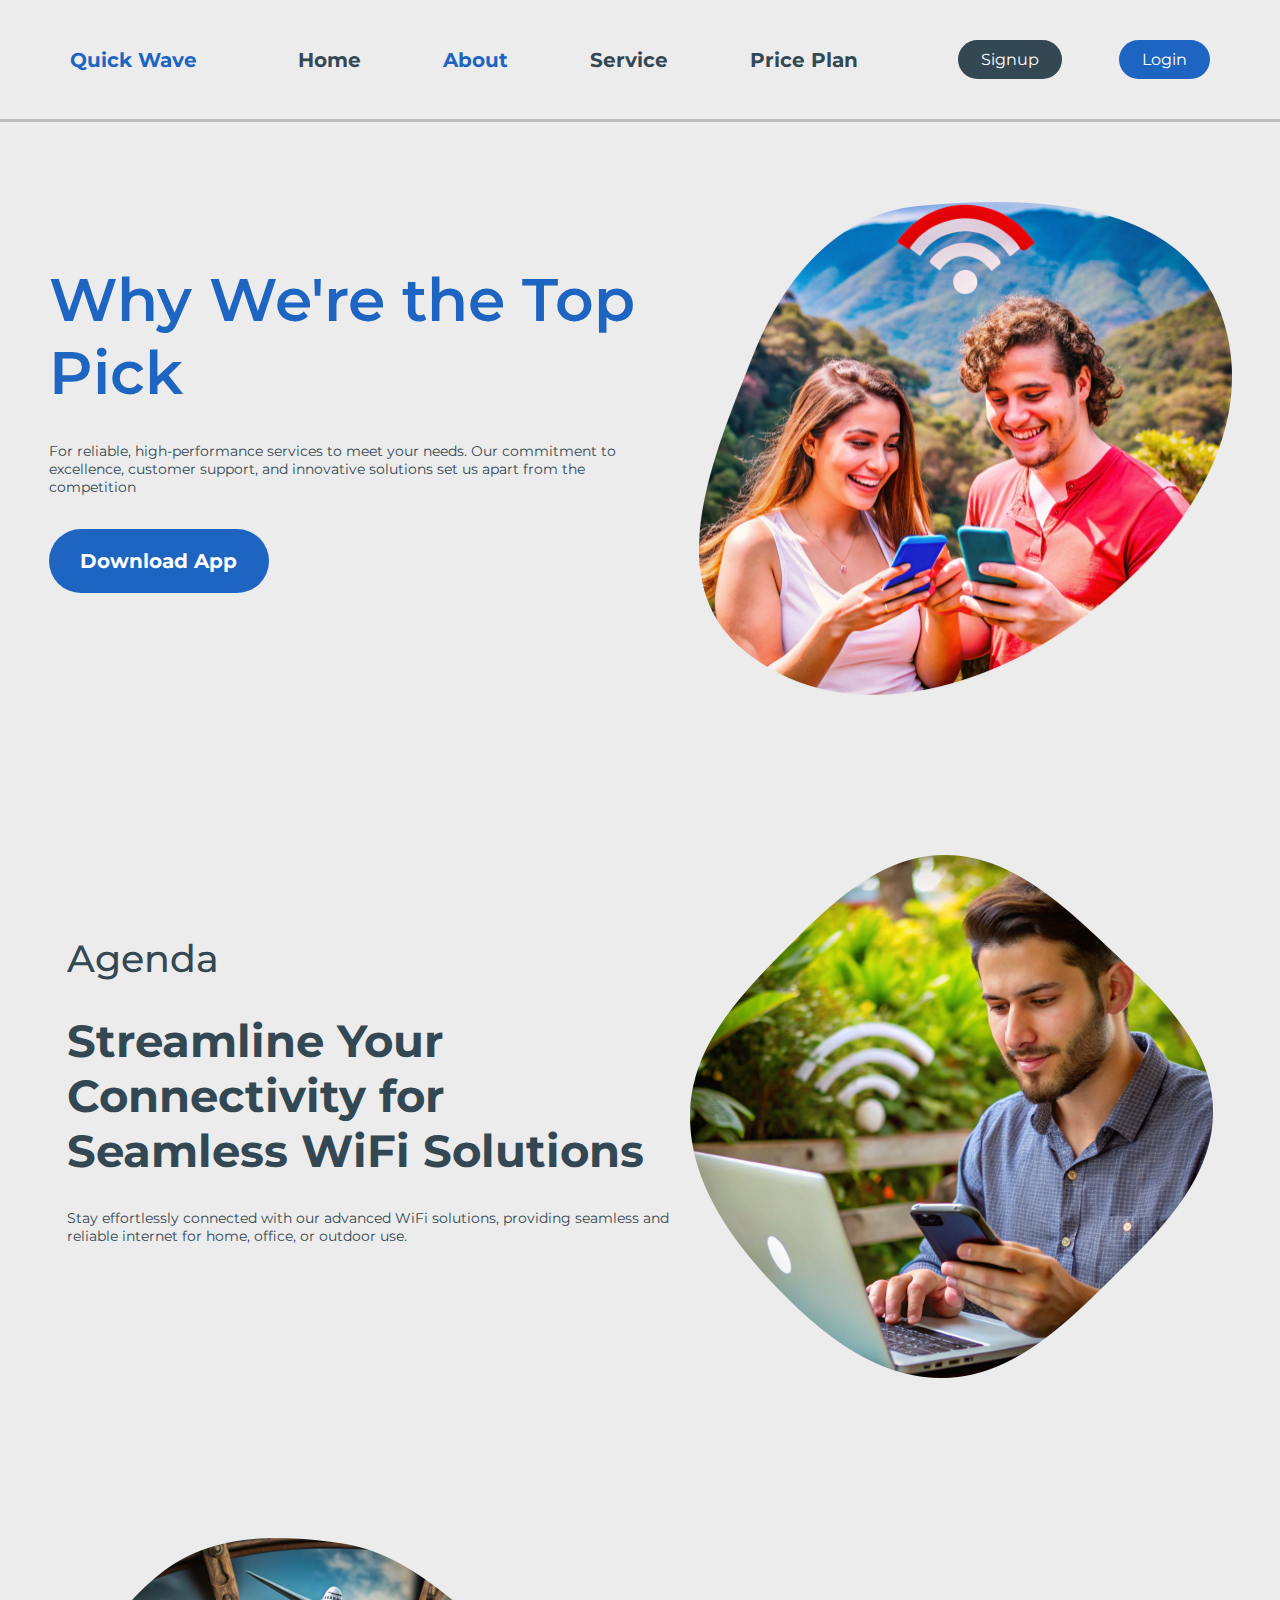
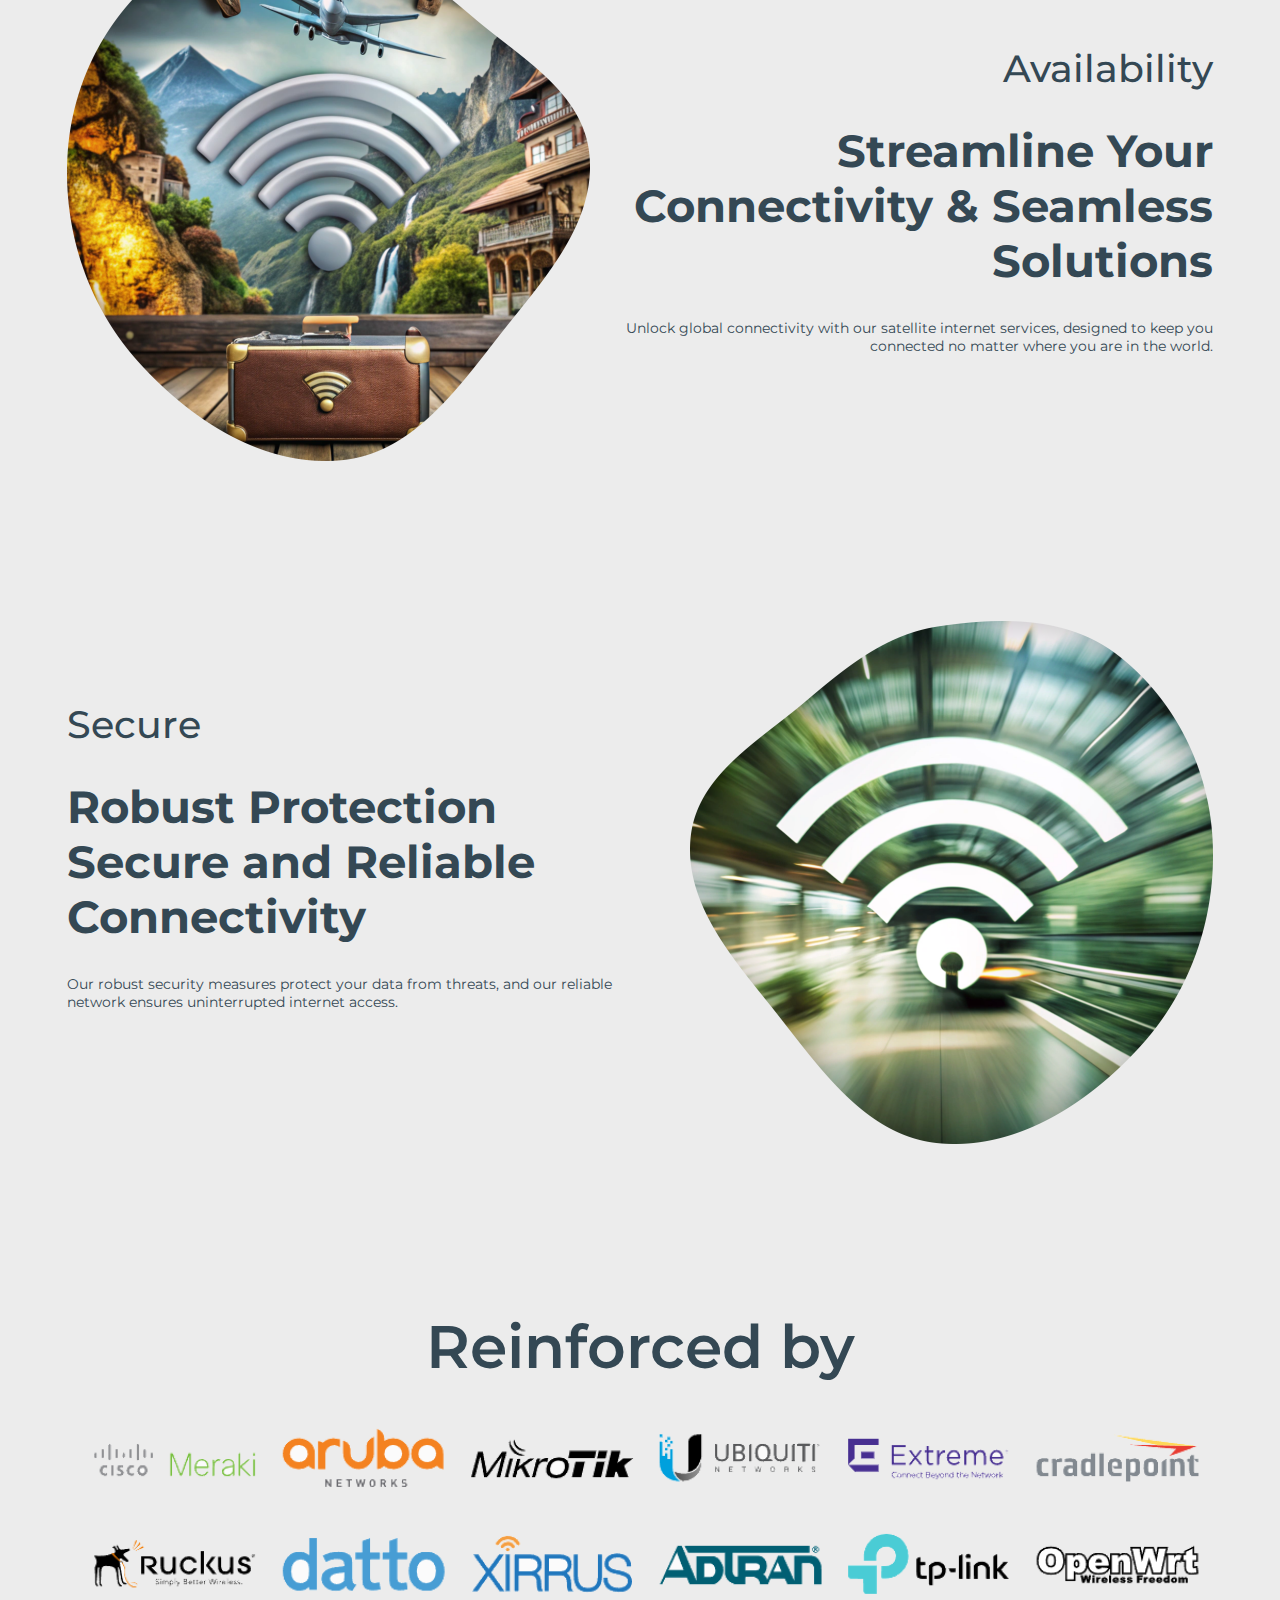
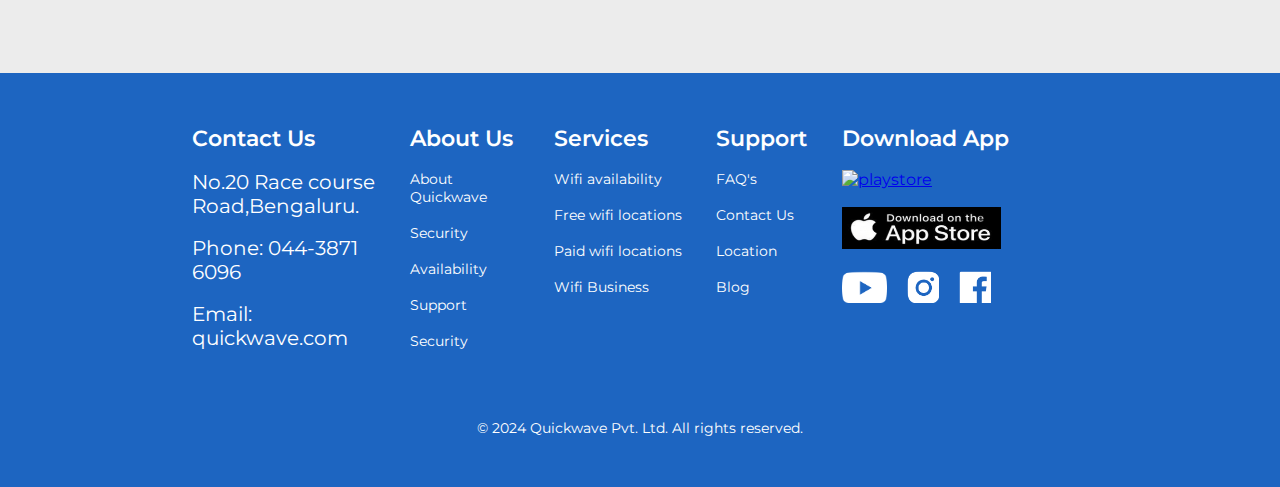
==== commit bcc7c905: "modified" ====
--- a/about.html
+++ b/about.html
@@ -1,7 +1,7 @@
 <!DOCTYPE html>
 <html lang="en">
 
-<heade>
+<head>
     <meta charset="UTF-8">
     <meta name="viewport" content="width=device-width, initial-scale=1.0">
     <link rel="stylesheet" href="./css/style.css">
@@ -10,7 +10,9 @@
     <link rel="stylesheet" href="https://cdnjs.cloudflare.com/ajax/libs/font-awesome/6.6.0/css/all.min.css"
     integrity="sha512-Kc323vGBEqzTmouAECnVceyQqyqdsSiqLQISBL29aUW4U/M7pSPA/gEUZQqv1cwx4OnYxTxve5UMg5GT6L4JJg=="
     crossorigin="anonymous" referrerpolicy="no-referrer" />
-</heade>
+    <link rel="shortcut icon" href="./icons/favicon.png" type="image/x-icon">
+    
+</head>
 
 <body>
     <section class="background-color">
@@ -27,7 +29,7 @@
                     <li class="secondary-bold-font"><a href="./index.html" class="secondary-color">Home</a></li>
                     <li class="secondary-bold-font"><a href="./about.html" class="primary-color">About</a></li>
                     <li class="secondary-bold-font"><a href="./service.html" class="secondary-color">Service</a></li>
-                    <li class="secondary-bold-font"><a href="./blog.html" class="secondary-color">Blog</a>
+                    <li class="secondary-bold-font"><a href="./price-plan.html" class="secondary-color">Price Plan</a>
                     </li>
                 </ul>
 
@@ -75,22 +77,7 @@
         <!-- section one end -->
 
 
-        <!-- section two start -->
-        <!-- <section class="section-two">
-            <div class="first">
-                <img src="./images/About/section-two/wifi-speed.png" alt="image">
-                <h1 class="primary-bold-font secondary-color">Quick</h1>
-            </div>
-            <div class="second">
-                <img src="./images/About/section-two/wifi-security.png" alt="image">
-                <h1 class="primary-bold-font secondary-color">Secure</h1>
-            </div>
-            <div class="third">
-                <img src="./images/About/section-two/wifi-globally.png" alt="image">
-                <h1 class="primary-bold-font secondary-color">Globally</h1>
-            </div>
-        </section> -->
-        <!-- section two end -->
+
 
 
         <!-- section three start -->
@@ -151,105 +138,109 @@
 
 
 
-        <!-- footer start -->
-        <footer class="primary-color-bg">
-            <div class="total-container">
-                <div class="container-one">
-                    <h1 class="teritory-color secondary-bold-font ">Contact Us</h1>
-                    <div class="paragraph-container">
-                        <p class="teritory-color primary-font">
-                            No.20 Race course Road,Bengaluru.
-                        </p>
-                        <p class="teritory-color primary-font">
-                            Phone: 044-3871 6096
-                            Email: quickwave.com
-                        </p>
-                    </div>
-
-                </div>
-                <div class="container-two">
-                    <h1 class="secondary-bold-font teritory-color">About Us</h1>
-                    <ul>
-                        <a href="#">
-                            <li class="secondary-font teritory-color">About Quickwave</li>
-                        </a>
-                        <a href="#">
-                            <li class="secondary-font teritory-color">Security</li>
-                        </a>
-                        <a href="#">
-                            <li class="secondary-font teritory-color">Availability</li>
-                        </a>
-                        <a href="#">
-                            <li class="secondary-font teritory-color">Support</li>
-                        </a>
-                        <a href="#">
-                            <li class="secondary-font teritory-color">Security</li>
-                        </a>
-                    </ul>
-                </div>
-                <div class="container-three">
-                    <h1 class="secondary-bold-font teritory-color">Services</h1>
-                    <ul>
-                        <a href="#">
-                            <li class="secondary-font teritory-color">Wifi availability</li>
-                        </a>
-                        <a href="#">
-                            <li class="secondary-font teritory-color">Free wifi locations</li>
-                        </a>
-                        <a href="#">
-                            <li class="secondary-font teritory-color">Paid wifi locations</li>
-                        </a>
-                        <a href="#">
-                            <li class="secondary-font teritory-color">Wifi Business</li>
-                        </a>
-                    </ul>
-                </div>
-                <div class="container-four">
-                    <h1 class="secondary-bold-font teritory-color">Support</h1>
-                    <ul>
-                        <a href="#">
-                            <li class="secondary-font teritory-color">FAQ's</li>
-                        </a>
-                        <a href="#">
-                            <li class="secondary-font teritory-color">Contact Us</li>
-                        </a>
-                        <a href="#">
-                            <li class="secondary-font teritory-color">Location</li>
-                        </a>
-                        <a href="#">
-                            <li class="secondary-font teritory-color">Blog</li>
-                        </a>
-                    </ul>
-
-                </div>
-                <div class="container-five">
-                    <h1 class="secondary-bold-font teritory-color">Download App</h1>
-                    <a href="#"><img src="./images/Home/Footer/Play store.png" alt="playstore"></a>
-                    <a href="#"><img src="./images/Home/Footer/App store.png" alt="appstore"></a>
-
-
-
-                    <div class="icons">
-                        <a href="#">
-                            <div class="youtube"><img src="./images/Home/Footer/Youtube.png" alt=""></div>
-                        </a>
-                        <a href="#">
-                            <div class="instagram"><img src="./images/Home/Footer/Instagram.png" alt=""></div>
-                        </a>
-                        <a href="#">
-                            <div class="facebook"><img src="./images/Home/Footer/Facebook.png" alt=""></div>
-                        </a>
-
-                    </div>
-                </div>
-                
-            </div>
-            <div class="copyright-container secondary-font teritory-color">
-                © 2024 Quickwave Pvt. Ltd. All rights reserved.
-            </div>
-        </footer>
-
-        <!-- footer end -->
+  <!-- footer start -->
+  <footer class="primary-color-bg">
+    <div class="total-container">
+        <div class="container-one">
+            <h1 class="teritory-color secondary-big ">Contact Us</h1>
+            <div class="paragraph-container">
+                <p class="teritory-color primary-font">
+                    No.20 Race course Road,Bengaluru.
+                </p>
+                <p class="teritory-color primary-font">
+                    Phone: 044-3871 6096
+                    
+                    
+                </p>
+                <p class="teritory-color primary-font">
+                    Email: quickwave.com
+                </p>
+            </div>
+
+        </div>
+        <div class="container-two">
+            <h1 class="secondary-big teritory-color">About Us</h1>
+            <ul>
+                <a href="#">
+                    <li class="secondary-font teritory-color">About Quickwave</li>
+                </a>
+                <a href="#">
+                    <li class="secondary-font teritory-color">Security</li>
+                </a>
+                <a href="#">
+                    <li class="secondary-font teritory-color">Availability</li>
+                </a>
+                <a href="#">
+                    <li class="secondary-font teritory-color">Support</li>
+                </a>
+                <a href="#">
+                    <li class="secondary-font teritory-color">Security</li>
+                </a>
+            </ul>
+        </div>
+        <div class="container-three">
+            <h1 class="secondary-big teritory-color">Services</h1>
+            <ul>
+                <a href="#">
+                    <li class="secondary-font teritory-color">Wifi availability</li>
+                </a>
+                <a href="#">
+                    <li class="secondary-font teritory-color">Free wifi locations</li>
+                </a>
+                <a href="#">
+                    <li class="secondary-font teritory-color">Paid wifi locations</li>
+                </a>
+                <a href="#">
+                    <li class="secondary-font teritory-color">Wifi Business</li>
+                </a>
+            </ul>
+        </div>
+        <div class="container-four">
+            <h1 class="secondary-big teritory-color">Support</h1>
+            <ul>
+                <a href="#">
+                    <li class="secondary-font teritory-color">FAQ's</li>
+                </a>
+                <a href="#">
+                    <li class="secondary-font teritory-color">Contact Us</li>
+                </a>
+                <a href="#">
+                    <li class="secondary-font teritory-color">Location</li>
+                </a>
+                <a href="#">
+                    <li class="secondary-font teritory-color">Blog</li>
+                </a>
+            </ul>
+
+        </div>
+        <div class="container-five">
+            <h1 class="secondary-big teritory-color">Download App</h1>
+            <a href="https://play.google.com/store/games?hl=en" target="blank"><img src="./images/Home/Footer/Play store.png" alt="playstore"></a>
+            <a href="https://www.apple.com/in/app-store/"><img src="./images/Home/Footer/App store.png" alt="appstore"></a>
+
+
+
+            <div class="icons">
+                <a href="https://www.youtube.com/" target="_blank">
+                    <div class="youtube"><img src="./images/Home/Footer/Youtube.png" alt=""></div>
+                </a>
+                <a href="https://www.instagram.com/accounts/login/" target="_blank">
+                    <div class="instagram"><img src="./images/Home/Footer/Instagram.png" alt=""></div>
+                </a>
+                <a href="https://www.facebook.com/" target="_blank">
+                    <div class="facebook"><img src="./images/Home/Footer/Facebook.png" alt=""></div>
+                </a>
+
+            </div>
+        </div>
+
+    </div>
+    <div class="copyright-container secondary-font teritory-color">
+        © 2024 Quickwave Pvt. Ltd. All rights reserved.
+    </div>
+</footer>
+
+<!-- footer end -->
     </section>
 </body>
 
--- a/css/style.css
+++ b/css/style.css
@@ -72,6 +72,7 @@
 
 .secondary-big{
     font-size: 30px;
+    font-weight: 600;
 }
 
 .secondary-bold-font{
@@ -148,6 +149,11 @@
 
 .background-color{
     background-color: #ECECEC;
+}
+
+
+.price-bg{
+    background-color: #E4E4E4;
 }
 
 
@@ -274,13 +280,14 @@
     flex-direction: column;
     align-items: center;
     justify-content: center;
+    padding-bottom: 30px;
 }
 
 footer .total-container{
     width: 70%;
     height: auto;
     padding-top: 52px;
-    padding-bottom: 116px;
+    padding-bottom: 60px;
     display: flex;
     /* flex-direction: column; */
     gap: 34.5px;
@@ -313,8 +320,8 @@
 }
 
 footer .container-five .icons .youtube img{
-    width: 32px;
-    height: 25px;
+    width: auto;
+    height: 32px;
 }
 
 
@@ -338,6 +345,10 @@
 
 }
 
+footer .container-two ul a{
+    text-decoration: none;
+}
+
 
 footer .container-three{
     display: flex;
@@ -356,6 +367,10 @@
     gap: 18px;
 }
 
+footer .container-three ul a{
+    text-decoration: none;
+}
+
 
 
 footer .container-four{
@@ -374,6 +389,11 @@
     flex-direction: column  ;
     gap: 18px;
 }
+
+footer .container-four ul a{
+    text-decoration: none;
+}
+
 
 footer .container-five{
     display: flex;
@@ -561,12 +581,13 @@
     /* resp nav bar start */
 
     nav ul{
-        width: 95%;
+        width: auto;
         height: auto;
         padding: 50px 0px;
         top: 102%;
-        left: -100%;
-        padding-left: 5%;
+        left: -130%;
+        padding-left: 7%;
+        padding-right: 84%;
         position: absolute;
         display: flex;
         gap: 40px;
@@ -724,7 +745,15 @@
 
 
 @media (max-width:900px)
+
 {
+
+
+    nav ul{
+        padding-left: 8%;
+        padding-right: 82%;
+        
+    }
     /* Style guide font start */
 
 .primary-font{
@@ -842,6 +871,11 @@
 
 @media (max-width:700px)
 {
+
+    nav ul{
+        padding-left: 10%;
+        padding-right: 77%;
+    }
     /* Style guide font start */
 
 .primary-font{
@@ -904,6 +938,18 @@
 
 @media (max-width:600px)
 {
+    nav{
+        width: 100%;
+        padding: 40px 40px;
+        justify-content: space-between;
+        /* gap: 50px;  */
+    }
+
+
+    nav ul{
+        padding-left: 7%;
+        padding-right: 81%;
+    }
     /* Style guide font start */
 
 .primary-font{
@@ -966,10 +1012,10 @@
     display: none;
     width: auto;
     height: 100px;
-    padding: 30px 10px;
+    padding: 30px 30px;
     position: absolute; 
     flex-direction: column;
-    right: 5%;
+    right: 0%;
     top: -100%;
     transition-duration: 0.7s;
     background-color: rgb(236, 236, 236);
@@ -1021,6 +1067,14 @@
 
 @media (max-width:500px)
 {
+
+
+    nav ul{
+        padding-left: 8%;
+        padding-right: 80%;
+    }
+
+
     /* Style guide font start */
 
 .primary-font{
@@ -1057,7 +1111,7 @@
 }
 
 .teritory-font{
-    font-size: 16px;
+    font-size: 14px;
 }
 
 .card-big-font{
@@ -1078,6 +1132,20 @@
 
 @media (max-width:400px)
 {
+
+
+    nav .button-container{
+        padding: 10px 20px;
+    }
+    
+
+    
+    nav ul{
+        padding-top: 20px;
+        padding-bottom: 20px;
+        padding-left: 11%;
+        padding-right: 78%;
+    }
     /* Style guide font start */
 
 .primary-font{
@@ -1114,7 +1182,7 @@
 }
 
 .teritory-font{
-    font-size: 16px;
+    font-size: 12px;
 }
 
 .card-big-font{
--- a/css/about.css
+++ b/css/about.css
@@ -46,73 +46,6 @@
 
 
 
-/* section two start */
-
-.section-two{
-    width: 100%;
-    height: 584px;
-    background-image: url('../images/About/section-two/bg-image.png');
-    background-position: center;
-    background-size: cover;
-    display: flex;
-    align-items: center;
-    justify-content: center;
-    gap: 250px;
-}
-
-
-.section-two .first{
-    width: 276px;
-    height: 337px;
-    /* background-color: red; */
-    display: flex;
-    flex-direction: column;
-    align-items: center;
-    justify-content: center;
-    gap: 40px;
-}
-
-.section-two .first img{
-    width: 100%;
-    height: 231px;
-}
-
-.section-two .second{
-    width: 190px;
-    height: 337px;
-    /* background-color: red; */
-    display: flex;
-    flex-direction: column;
-    align-items: center;
-    justify-content: center;
-    gap: 40px;
-
-}
-
-.section-two .second img{
-    width: 100%;
-    height: auto;
-}
-
-.section-two .third{
-    width: 246px;
-    height: 337px;
-    /* background-color: red; */
-    display: flex;
-    flex-direction: column;
-    align-items: center;
-    justify-content: center;
-    gap: 40px;
-   
-}
-
-.section-two .third img{
-    width: 100%;
-    height: 244px;
-}
-
-/* section two end */
-
 
 
 
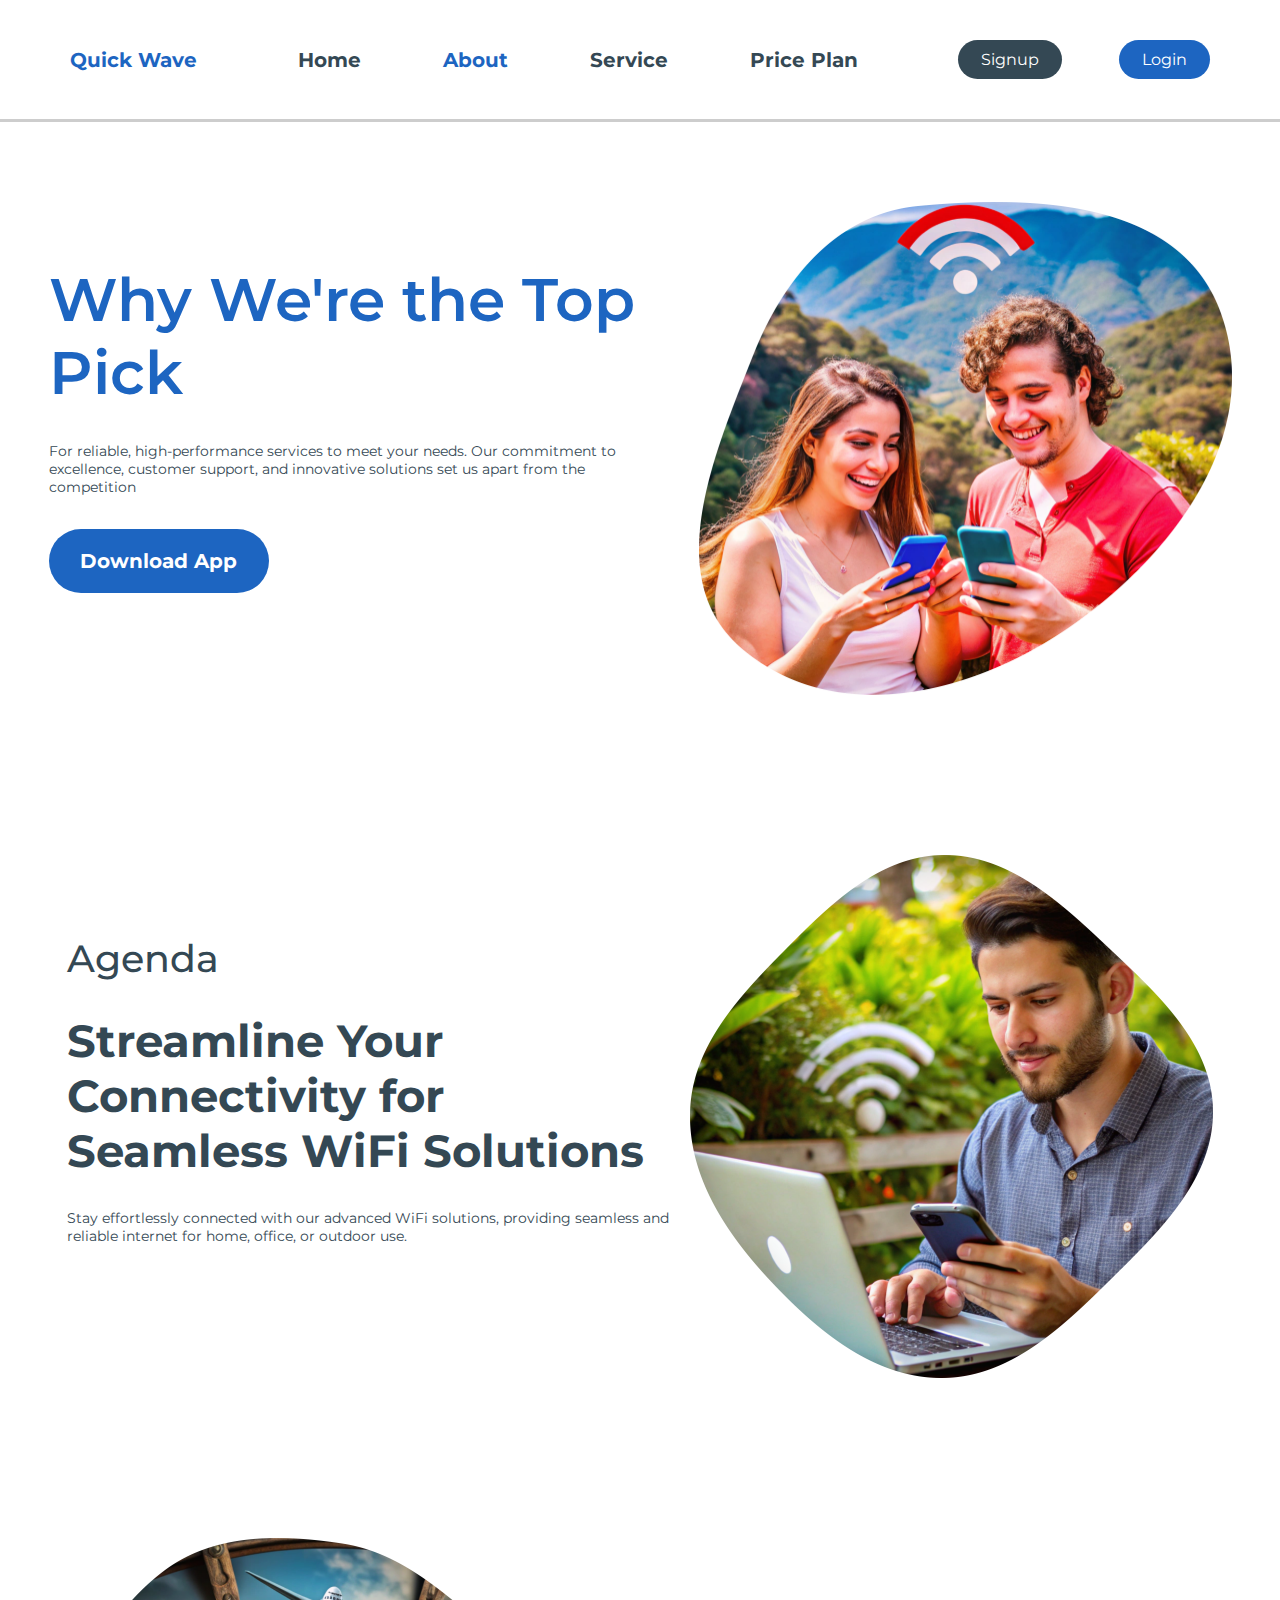
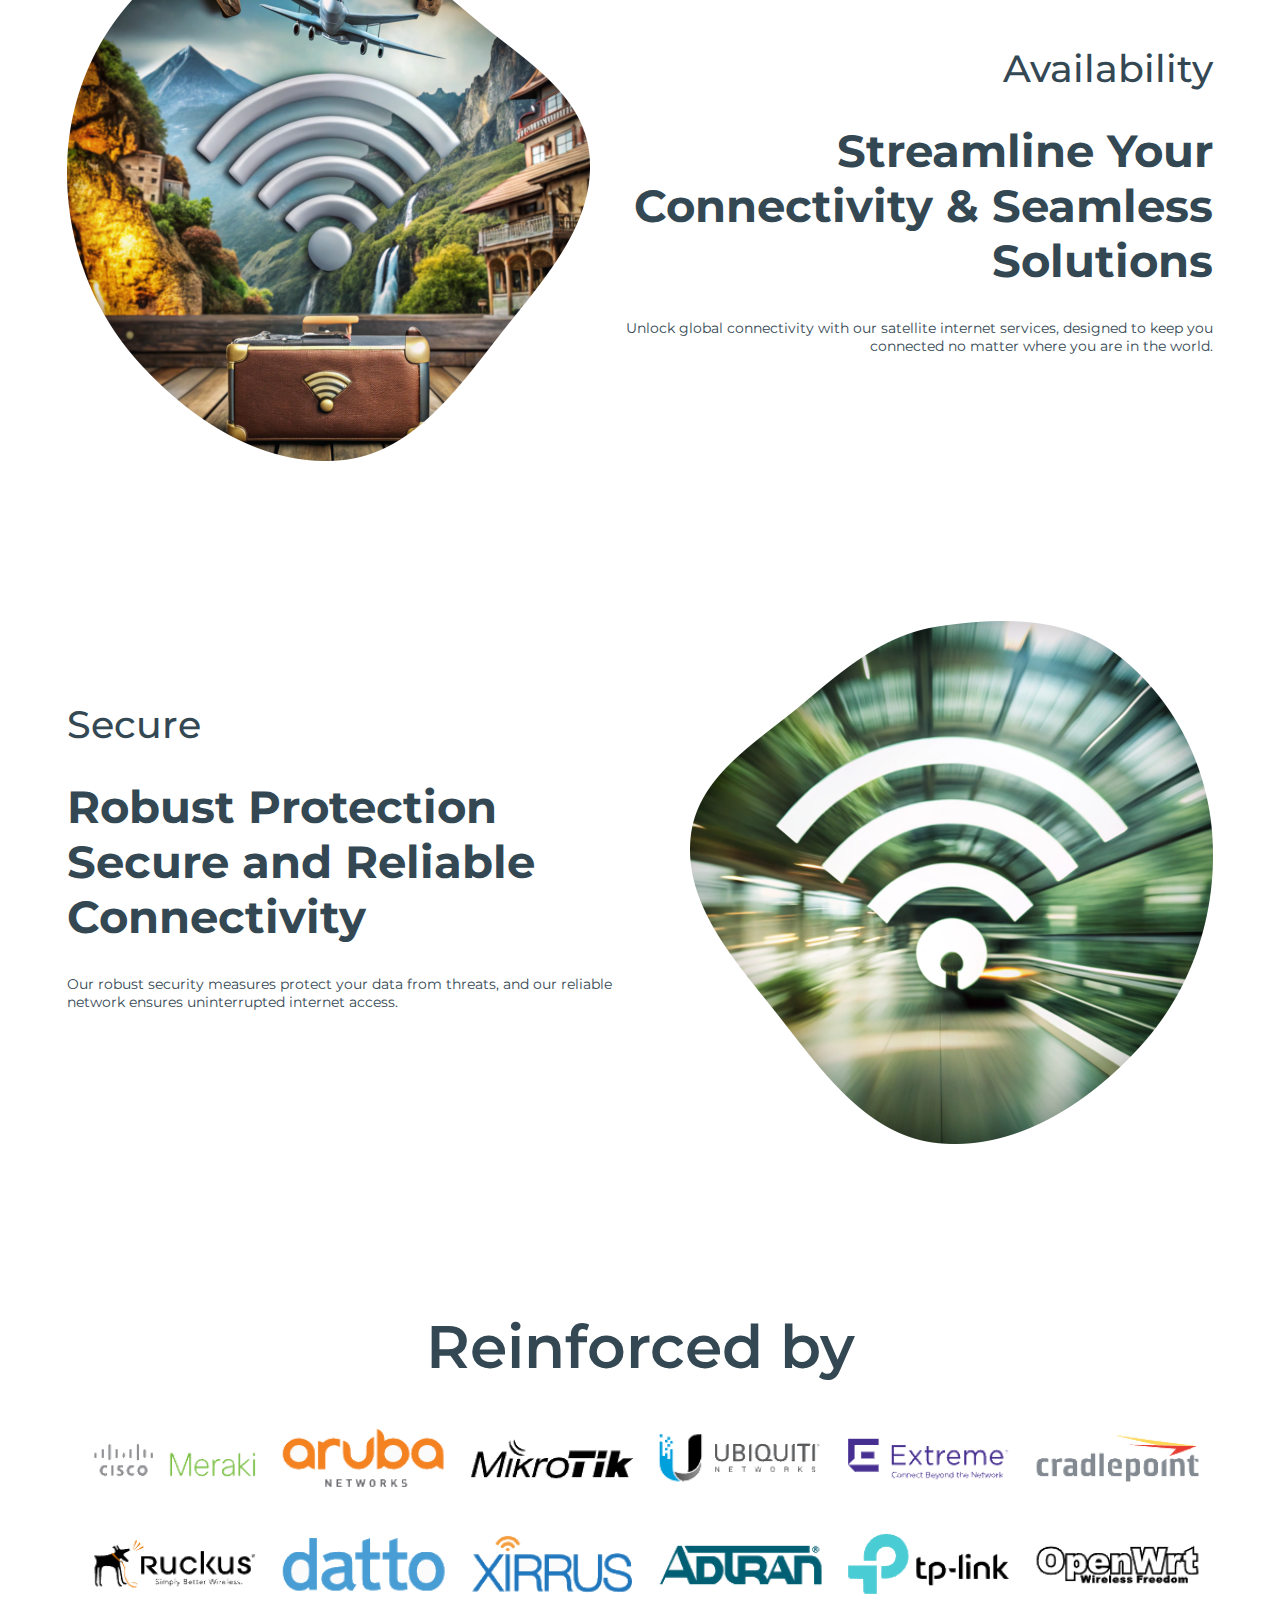
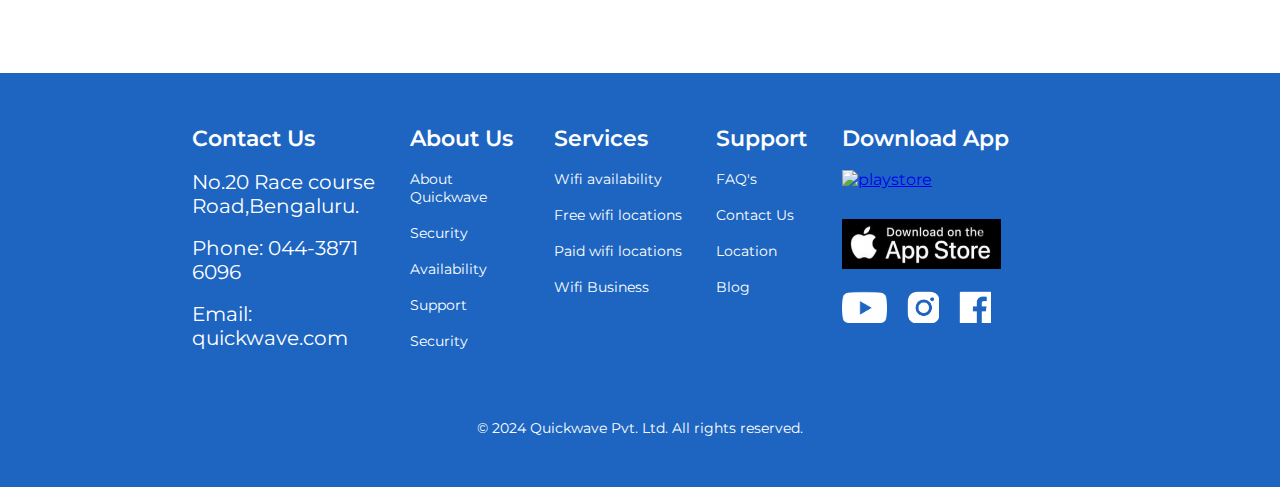
==== commit f09486b4: "latest" ====
--- a/about.html
+++ b/about.html
@@ -8,16 +8,16 @@
     <link rel="stylesheet" href="./css/about.css">
     <title>About</title>
     <link rel="stylesheet" href="https://cdnjs.cloudflare.com/ajax/libs/font-awesome/6.6.0/css/all.min.css"
-    integrity="sha512-Kc323vGBEqzTmouAECnVceyQqyqdsSiqLQISBL29aUW4U/M7pSPA/gEUZQqv1cwx4OnYxTxve5UMg5GT6L4JJg=="
-    crossorigin="anonymous" referrerpolicy="no-referrer" />
+        integrity="sha512-Kc323vGBEqzTmouAECnVceyQqyqdsSiqLQISBL29aUW4U/M7pSPA/gEUZQqv1cwx4OnYxTxve5UMg5GT6L4JJg=="
+        crossorigin="anonymous" referrerpolicy="no-referrer" />
     <link rel="shortcut icon" href="./icons/favicon.png" type="image/x-icon">
-    
+
 </head>
 
 <body>
-    <section class="background-color">
+    <section>
         <header>
-            
+
             <nav>
 
                 <label for="Burger"><i class="fa-solid fa-bars"></i></label>
@@ -45,7 +45,7 @@
                     </button>
                 </div>
             </nav>
-    </header>
+        </header>
 
 
         <!-- section one start -->
@@ -81,166 +81,176 @@
 
 
         <!-- section three start -->
-         <section class="section-three">
+        <section class="section-three">
             <div class="left-container">
                 <h1 class="title card-big-font secondary-color">Agenda</h1>
-                <h1 class="heading primary-bold-font secondary-color">Streamline Your Connectivity for Seamless WiFi Solutions</h1>
-                <article class="secondary-color secondary-font">Stay effortlessly connected with our advanced WiFi solutions, providing seamless and reliable internet for home, office, or outdoor use.</article>
+                <h1 class="heading primary-bold-font secondary-color">Streamline Your Connectivity for Seamless WiFi
+                    Solutions</h1>
+                <article class="secondary-color secondary-font">Stay effortlessly connected with our advanced WiFi
+                    solutions, providing seamless and reliable internet for home, office, or outdoor use.</article>
             </div>
             <div class="right-container">
                 <img src="./images/About/section-three/right-container.png" alt="man with laptop">
             </div>
-         </section>
+        </section>
         <!-- section three end -->
 
 
-    <!-- section four start -->
-         <section class="section-four">
+        <!-- section four start -->
+        <section class="section-four">
             <div class="left-container">
                 <img src="./images/About/section-four/left-container.png" alt="man with laptop">
             </div>
             <div class="right-container">
                 <h1 class="title card-big-font secondary-color">Availability</h1>
-                <h1 class="heading primary-bold-font secondary-color">Streamline Your Connectivity & Seamless Solutions</h1>
-                <article class="secondary-color secondary-font">Unlock global connectivity with our satellite internet services, designed to keep you connected no matter where you are in the world.</article>
-            </div>
-         </section>
-    <!-- section four end -->
-
-
-
-    <!-- section five start -->
-    <section class="section-five">
-        <div class="left-container">
-            <h1 class="title card-big-font secondary-color">Secure</h1>
-            <h1 class="heading primary-bold-font secondary-color">Robust Protection Secure and Reliable Connectivity</h1>
-            <article class="secondary-color secondary-font">Our robust security measures protect your data from threats, and our reliable network ensures uninterrupted internet access.</article>
-        </div>
-        <div class="right-container">
-            <img src="./images/About/section-five/right-container.png" alt="man with laptop">
-        </div>
-     </section>
-    <!-- section five end -->
-
-
-    <!-- section six start -->
-
-     <section class="section-six">
-        <div class="top-container primary-big secondary-color">
-            Reinforced by
-        </div>
-        <div class="bottom-container">
-            <img src="./images/About/section-six/brand-images.png" alt="brands">
-        </div>
-     </section>
-
-    <!-- section six end -->
-
-
-
-  <!-- footer start -->
-  <footer class="primary-color-bg">
-    <div class="total-container">
-        <div class="container-one">
-            <h1 class="teritory-color secondary-big ">Contact Us</h1>
-            <div class="paragraph-container">
-                <p class="teritory-color primary-font">
-                    No.20 Race course Road,Bengaluru.
-                </p>
-                <p class="teritory-color primary-font">
-                    Phone: 044-3871 6096
-                    
-                    
-                </p>
-                <p class="teritory-color primary-font">
-                    Email: quickwave.com
-                </p>
-            </div>
-
-        </div>
-        <div class="container-two">
-            <h1 class="secondary-big teritory-color">About Us</h1>
-            <ul>
-                <a href="#">
-                    <li class="secondary-font teritory-color">About Quickwave</li>
-                </a>
-                <a href="#">
-                    <li class="secondary-font teritory-color">Security</li>
-                </a>
-                <a href="#">
-                    <li class="secondary-font teritory-color">Availability</li>
-                </a>
-                <a href="#">
-                    <li class="secondary-font teritory-color">Support</li>
-                </a>
-                <a href="#">
-                    <li class="secondary-font teritory-color">Security</li>
-                </a>
-            </ul>
-        </div>
-        <div class="container-three">
-            <h1 class="secondary-big teritory-color">Services</h1>
-            <ul>
-                <a href="#">
-                    <li class="secondary-font teritory-color">Wifi availability</li>
-                </a>
-                <a href="#">
-                    <li class="secondary-font teritory-color">Free wifi locations</li>
-                </a>
-                <a href="#">
-                    <li class="secondary-font teritory-color">Paid wifi locations</li>
-                </a>
-                <a href="#">
-                    <li class="secondary-font teritory-color">Wifi Business</li>
-                </a>
-            </ul>
-        </div>
-        <div class="container-four">
-            <h1 class="secondary-big teritory-color">Support</h1>
-            <ul>
-                <a href="#">
-                    <li class="secondary-font teritory-color">FAQ's</li>
-                </a>
-                <a href="#">
-                    <li class="secondary-font teritory-color">Contact Us</li>
-                </a>
-                <a href="#">
-                    <li class="secondary-font teritory-color">Location</li>
-                </a>
-                <a href="#">
-                    <li class="secondary-font teritory-color">Blog</li>
-                </a>
-            </ul>
-
-        </div>
-        <div class="container-five">
-            <h1 class="secondary-big teritory-color">Download App</h1>
-            <a href="https://play.google.com/store/games?hl=en" target="blank"><img src="./images/Home/Footer/Play store.png" alt="playstore"></a>
-            <a href="https://www.apple.com/in/app-store/"><img src="./images/Home/Footer/App store.png" alt="appstore"></a>
-
-
-
-            <div class="icons">
-                <a href="https://www.youtube.com/" target="_blank">
-                    <div class="youtube"><img src="./images/Home/Footer/Youtube.png" alt=""></div>
-                </a>
-                <a href="https://www.instagram.com/accounts/login/" target="_blank">
-                    <div class="instagram"><img src="./images/Home/Footer/Instagram.png" alt=""></div>
-                </a>
-                <a href="https://www.facebook.com/" target="_blank">
-                    <div class="facebook"><img src="./images/Home/Footer/Facebook.png" alt=""></div>
-                </a>
-
-            </div>
-        </div>
-
-    </div>
-    <div class="copyright-container secondary-font teritory-color">
-        © 2024 Quickwave Pvt. Ltd. All rights reserved.
-    </div>
-</footer>
-
-<!-- footer end -->
+                <h1 class="heading primary-bold-font secondary-color">Streamline Your Connectivity & Seamless Solutions
+                </h1>
+                <article class="secondary-color secondary-font">Unlock global connectivity with our satellite internet
+                    services, designed to keep you connected no matter where you are in the world.</article>
+            </div>
+        </section>
+        <!-- section four end -->
+
+
+
+        <!-- section five start -->
+        <section class="section-five">
+            <div class="left-container">
+                <h1 class="title card-big-font secondary-color">Secure</h1>
+                <h1 class="heading primary-bold-font secondary-color">Robust Protection Secure and Reliable Connectivity
+                </h1>
+                <article class="secondary-color secondary-font">Our robust security measures protect your data from
+                    threats, and our reliable network ensures uninterrupted internet access.</article>
+            </div>
+            <div class="right-container">
+                <img src="./images/About/section-five/right-container.png" alt="man with laptop">
+            </div>
+        </section>
+        <!-- section five end -->
+
+
+        <!-- section six start -->
+
+        <section class="section-six">
+            <div class="top-container primary-big secondary-color">
+                Reinforced by
+            </div>
+            <div class="bottom-container">
+                <img src="./images/About/section-six/brand-images.png" alt="brands">
+            </div>
+        </section>
+
+        <!-- section six end -->
+
+
+
+        <!-- footer start -->
+        <footer class="primary-color-bg">
+            <div class="total-container">
+                <div class="container-one">
+                    <h1 class="teritory-color secondary-big ">Contact Us</h1>
+                    <div class="paragraph-container">
+                        <p class="teritory-color primary-font">
+                            No.20 Race course Road,Bengaluru.
+                        </p>
+                        <p class="teritory-color primary-font">
+                            Phone: 044-3871 6096
+
+
+                        </p>
+                        <p class="teritory-color primary-font">
+                            Email: quickwave.com
+                        </p>
+                    </div>
+
+                </div>
+                <div class="container-two">
+                    <h1 class="secondary-big teritory-color">About Us</h1>
+                    <ul>
+                        <a href="#">
+                            <li class="secondary-font teritory-color">About Quickwave</li>
+                        </a>
+                        <a href="#">
+                            <li class="secondary-font teritory-color">Security</li>
+                        </a>
+                        <a href="#">
+                            <li class="secondary-font teritory-color">Availability</li>
+                        </a>
+                        <a href="#">
+                            <li class="secondary-font teritory-color">Support</li>
+                        </a>
+                        <a href="#">
+                            <li class="secondary-font teritory-color">Security</li>
+                        </a>
+                    </ul>
+                </div>
+                <div class="container-three">
+                    <h1 class="secondary-big teritory-color">Services</h1>
+                    <ul>
+                        <a href="#">
+                            <li class="secondary-font teritory-color">Wifi availability</li>
+                        </a>
+                        <a href="#">
+                            <li class="secondary-font teritory-color">Free wifi locations</li>
+                        </a>
+                        <a href="#">
+                            <li class="secondary-font teritory-color">Paid wifi locations</li>
+                        </a>
+                        <a href="#">
+                            <li class="secondary-font teritory-color">Wifi Business</li>
+                        </a>
+                    </ul>
+                </div>
+                <div class="container-four">
+                    <h1 class="secondary-big teritory-color">Support</h1>
+                    <ul>
+                        <a href="#">
+                            <li class="secondary-font teritory-color">FAQ's</li>
+                        </a>
+                        <a href="#">
+                            <li class="secondary-font teritory-color">Contact Us</li>
+                        </a>
+                        <a href="#">
+                            <li class="secondary-font teritory-color">Location</li>
+                        </a>
+                        <a href="#">
+                            <li class="secondary-font teritory-color">Blog</li>
+                        </a>
+                    </ul>
+
+                </div>
+                <div class="container-five">
+                    <h1 class="secondary-big teritory-color">Download App</h1>
+                    <div class="application">
+                        <a href="https://play.google.com/store/games?hl=en" target="blank"><img
+                            src="./images/Home/Footer/Play-store.png" alt="playstore"></a>
+                    <a href="https://www.apple.com/in/app-store/" target="_blank"><img src="./images/Home/Footer/App-store.png"
+                            alt="appstore"></a>
+                    </div>
+
+
+
+                    <div class="icons">
+                        <a href="https://www.youtube.com/" target="_blank">
+                            <div class="youtube"><img src="./images/Home/Footer/Youtube.png" alt="youtube"></div>
+                        </a>
+                        <a href="https://www.instagram.com/accounts/login/" target="_blank">
+                            <div class="instagram"><img src="./images/Home/Footer/Instagram.png" alt="instagram"></div>
+                        </a>
+                        <a href="https://www.facebook.com/" target="_blank">
+                            <div class="facebook"><img src="./images/Home/Footer/Facebook.png" alt="facebook"></div>
+                        </a>
+
+                    </div>
+                </div>
+
+            </div>
+            <div class="copyright-container secondary-font teritory-color">
+                © 2024 Quickwave Pvt. Ltd. All rights reserved.
+            </div>
+        </footer>
+
+        <!-- footer end -->
     </section>
 </body>
 
--- a/css/style.css
+++ b/css/style.css
@@ -401,10 +401,7 @@
     gap: 18px;
 }
 
-footer .container-five img{
-    width: 159px;
-    height: 42px;
-}
+
 
 footer .copyright-container{
     width: 80%;
@@ -413,6 +410,20 @@
     padding-bottom: 20px;
 }
 
+
+.application{
+    width: auto;
+    height: auto;
+    display: flex;
+    flex-direction: column;
+    gap: 30px;
+}
+
+footer .container-five .application img{
+    width: 159px;
+    height: auto;
+}
+
 /* Footer end */
 
 
@@ -543,13 +554,13 @@
 }
 
 .primary-bold-font{
-    font-size: 40px;
+    font-size: 36px;
     font-weight: 700;
 }
 
 
 .secondary-font{
-    font-size: 14px;
+    font-size: 18px;
 }
 
 .secondary-big{
@@ -581,13 +592,13 @@
     /* resp nav bar start */
 
     nav ul{
-        width: auto;
+        width: 30%;
         height: auto;
         padding: 50px 0px;
         top: 102%;
         left: -130%;
         padding-left: 7%;
-        padding-right: 84%;
+        padding-right: 60%;
         position: absolute;
         display: flex;
         gap: 40px;
@@ -610,6 +621,10 @@
         gap: 47px;
     }
 
+    
+    /* resp nav bar end */
+
+
     footer .total-container{
         width: 90%;
         flex-wrap: wrap;
@@ -634,10 +649,13 @@
     }
 
     footer .container-five{
-        width: 40%;
-    }
-
-    /* resp nav bar end */
+        width: 58%;
+    }
+
+    .application{
+        flex-direction: row;
+        gap: 30px;
+    }
 
 
 
@@ -751,7 +769,7 @@
 
     nav ul{
         padding-left: 8%;
-        padding-right: 82%;
+        padding-right: 60%;
         
     }
     /* Style guide font start */
@@ -874,7 +892,7 @@
 
     nav ul{
         padding-left: 10%;
-        padding-right: 77%;
+        padding-right: 60%;
     }
     /* Style guide font start */
 
@@ -948,7 +966,7 @@
 
     nav ul{
         padding-left: 7%;
-        padding-right: 81%;
+        padding-right: 60%;
     }
     /* Style guide font start */
 
@@ -1071,7 +1089,7 @@
 
     nav ul{
         padding-left: 8%;
-        padding-right: 80%;
+        padding-right: 60%;
     }
 
 
@@ -1144,7 +1162,7 @@
         padding-top: 20px;
         padding-bottom: 20px;
         padding-left: 11%;
-        padding-right: 78%;
+        padding-right: 60%;
     }
     /* Style guide font start */
 
@@ -1194,7 +1212,26 @@
 nav .button-container{
     gap: 10px;
 }
-}
+
+
+footer .container-five .application img{
+    width: 100px;
+    height: auto;
+}
+
+
+}
+
+
+
+
+
+
+
+
+
+
+
 
 @media (max-width:375px){
     header{
--- a/css/about.css
+++ b/css/about.css
@@ -317,7 +317,7 @@
 
     .section-six {
         height: auto;
-        margin-bottom: 50px;
+        margin: 150px 0px;
     }
     .section-six .bottom-container {
         width: 90%;
@@ -384,7 +384,7 @@
 
 }
 
-@media (max-width:1000px){
+@media (max-width:1100px){
     .section-one{
         height: auto;
         flex-direction: column-reverse;
@@ -425,7 +425,7 @@
     .section-three{
         height: auto;
         flex-direction: column;
-        margin: 80px 0px 0px 0px;
+        margin: 80px 0px 130px 0px;
         gap: 50px;
     }
     
@@ -439,7 +439,7 @@
     .section-four{
         height: auto;
         flex-direction: column-reverse;
-        margin: 80px 0px 0px 0px;
+        margin: 100px 0px 130px 0px;
         gap: 50px;
     }
     
@@ -452,7 +452,7 @@
     .section-five{
         height: auto;
         flex-direction: column;
-        margin: 80px 0px;
+        margin: 130px 0px;
         gap: 50px;
     }
     
@@ -473,6 +473,7 @@
 
     .section-one{
         gap: 20px;
+        margin-bottom: 120px;
     }
     
     .section-two{
@@ -552,7 +553,7 @@
 
     .section-three{
         gap: 20px;
-        margin: 40px 0px 0px 0px;
+        margin: 60px 0px 80px 0px;
     }
     
     .section-three .right-container{
@@ -563,7 +564,7 @@
     
     .section-four{
         gap: 20px;
-        margin: 40px 0px 0px 0px;
+        margin: 60px 0px 80px 0px;
     }
     .section-four .left-container{
         width: 65%;
@@ -573,7 +574,7 @@
     
     .section-five{
         gap: 20px;
-        margin: 40px 0px 0px 0px;
+        margin: 60px 0px 80px 0px;
     }
 
     .section-five .right-container{
@@ -593,7 +594,7 @@
     }
 
     .section-three{
-        margin: 20px 0px 0px 0px;
+        margin: 40px 0px 60px 0px;
     }
     
     .section-three .right-container{
@@ -603,7 +604,7 @@
     }
     
     .section-four{
-        margin: 20px 0px 0px 0px;
+        margin: 40px 0px 60px 0px;
     }
     
     .section-four .left-container{
@@ -616,7 +617,7 @@
     }
     
     .section-five{
-        margin: 20px 0px 0px 0px;
+        margin: 40px 0px 60px 0px;
     }
 
 
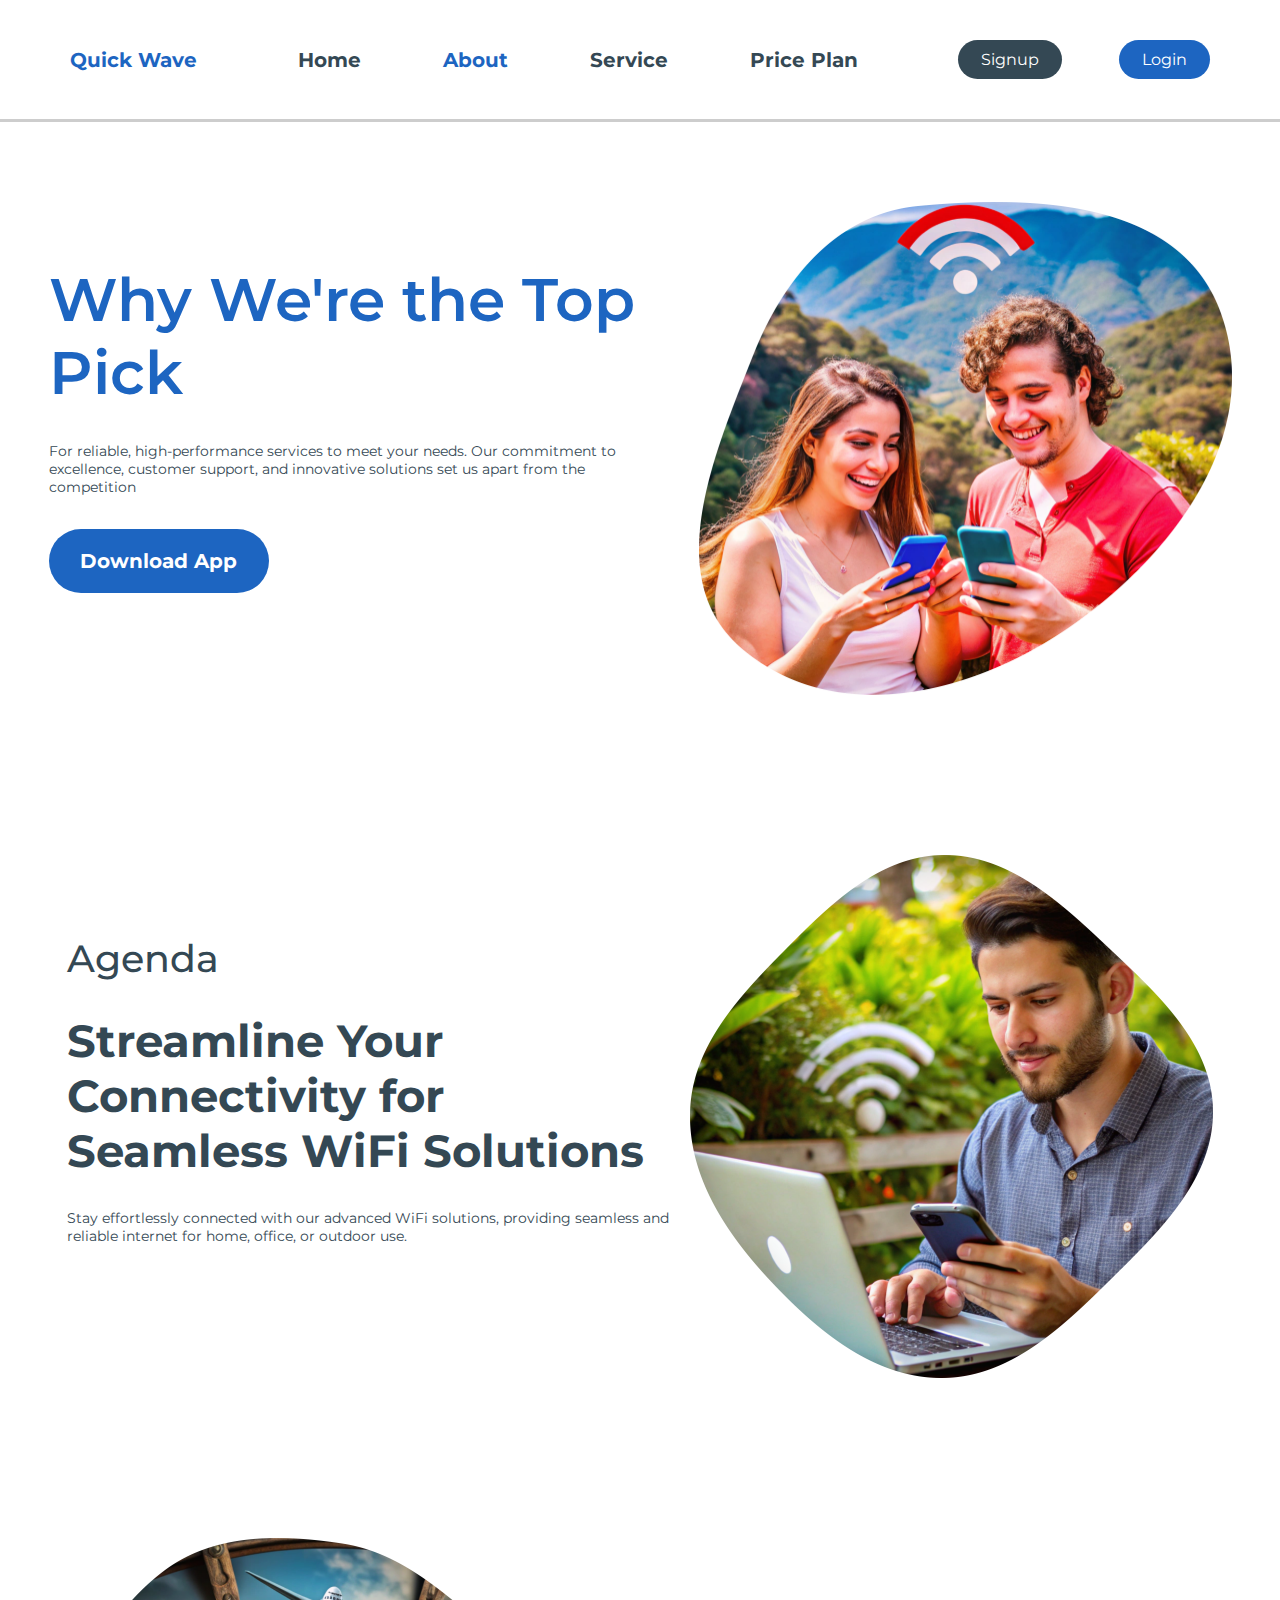
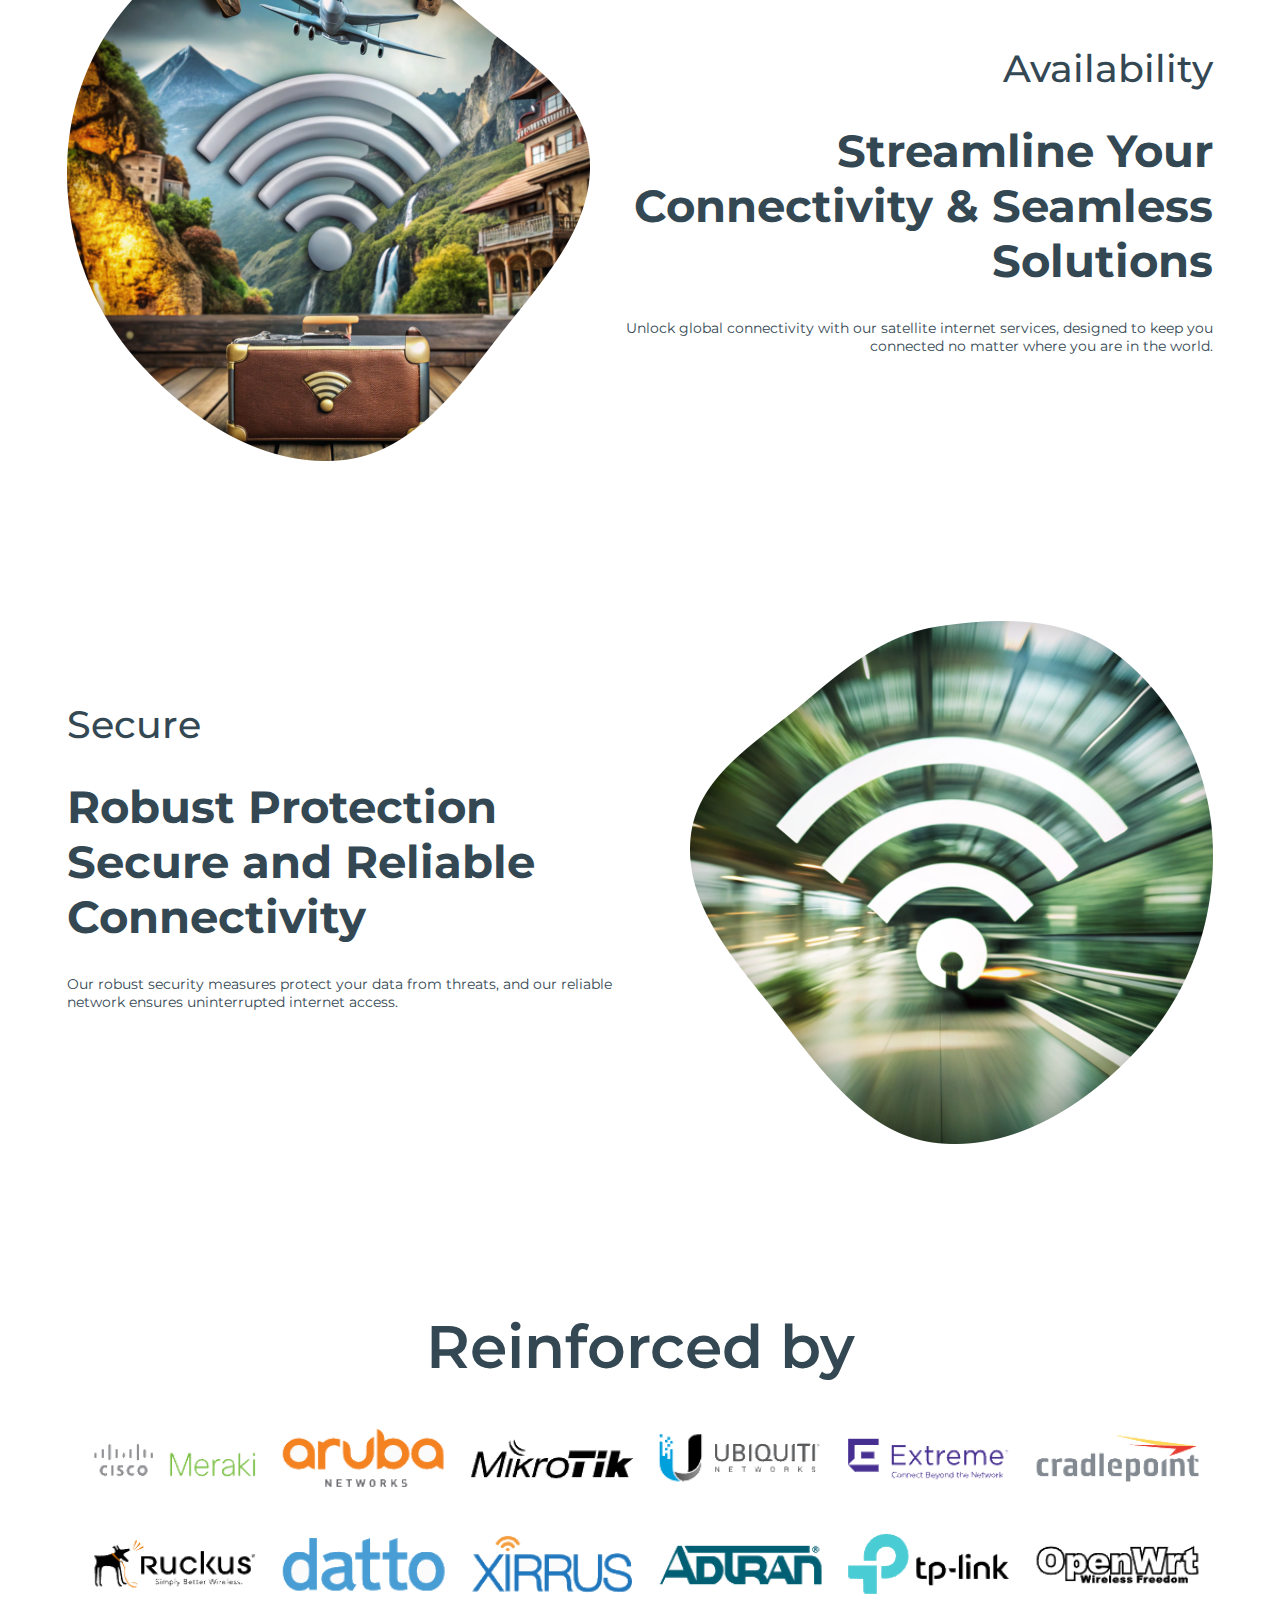
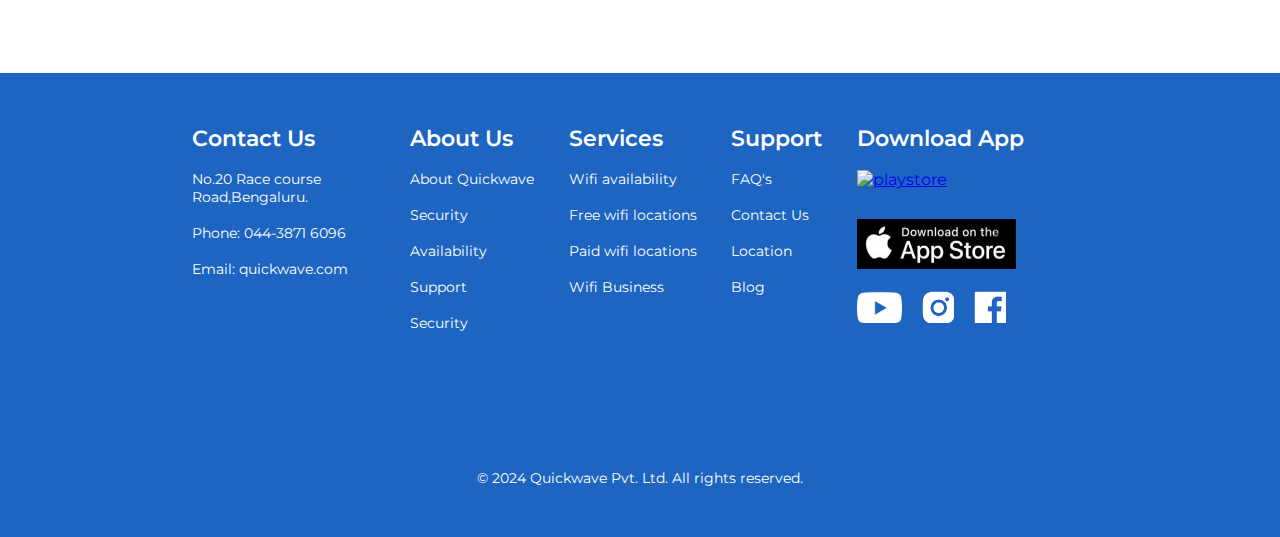
==== commit 058fe392: "latest" ====
--- a/about.html
+++ b/about.html
@@ -150,15 +150,15 @@
                 <div class="container-one">
                     <h1 class="teritory-color secondary-big ">Contact Us</h1>
                     <div class="paragraph-container">
-                        <p class="teritory-color primary-font">
+                        <p class="teritory-color secondary-font">
                             No.20 Race course Road,Bengaluru.
                         </p>
-                        <p class="teritory-color primary-font">
+                        <p class="teritory-color secondary-font">
                             Phone: 044-3871 6096
 
 
                         </p>
-                        <p class="teritory-color primary-font">
+                        <p class="teritory-color secondary-font">
                             Email: quickwave.com
                         </p>
                     </div>
--- a/css/style.css
+++ b/css/style.css
@@ -281,6 +281,7 @@
     align-items: center;
     justify-content: center;
     padding-bottom: 30px;
+    gap: 50px;
 }
 
 footer .total-container{
@@ -326,7 +327,7 @@
 
 
 footer .container-two{
-    width: 12.2%;
+    width: auto;
     height: 234px;
     display: flex;
     flex-direction: column;
@@ -606,7 +607,7 @@
         align-items: start;
         justify-content: center;
         transition-duration: 0.7s;
-        background-color: rgb(236,236,236);
+        background-color: rgb(236 236 236 / 30%)
     } 
 
     section header nav label{
--- a/css/about.css
+++ b/css/about.css
@@ -70,7 +70,7 @@
     gap: 31px;
     align-items: start;
     justify-content: start;
-    margin: 160 0 160 100;
+    /* margin: 160 0 160 100; */
     
 }
 
@@ -78,7 +78,7 @@
 .section-three .right-container{
     width: 523px;
     height: 523px;
-    margin: 80 71 80 0;
+    /* margin: 80 71 80 0; */
 }
 
 .section-three .right-container img{
@@ -425,13 +425,14 @@
     .section-three{
         height: auto;
         flex-direction: column;
-        margin: 80px 0px 130px 0px;
+        margin: 80px 0px 80px 0px;
         gap: 50px;
     }
     
     .section-three .left-container{
         width: 80%;
         height: auto;
+        gap: 20px;
     }
 
     
@@ -439,7 +440,7 @@
     .section-four{
         height: auto;
         flex-direction: column-reverse;
-        margin: 100px 0px 130px 0px;
+        margin: 80px 0px 80px 0px;
         gap: 50px;
     }
     
@@ -447,18 +448,20 @@
         width: 80%;
         text-align: end;
         height: auto;
+        gap: 20px;
     }
     
     .section-five{
         height: auto;
         flex-direction: column;
-        margin: 130px 0px;
+        margin: 80px 0px 80px 0px;
         gap: 50px;
     }
     
     .section-five .left-container{
         width: 80%;
         height: auto;
+        gap: 20px;
     }
 
     /* .section-six .bottom-container{
@@ -472,11 +475,12 @@
 @media (max-width:820px){
 
     .section-one{
-        gap: 20px;
-        margin-bottom: 120px;
-    }
-    
-    .section-two{
+        height: auto;
+        gap: 20px;
+        /* margin-bottom: 120px; */
+    }
+    
+    /* .section-two{
         gap: 40px;
     }
 
@@ -494,35 +498,41 @@
         width: 20%;
         height: auto;
     }
-    
+     */
+
+
     .section-three{
-        gap: 0px;
+        gap: 40px;
+        margin-bottom: 80px;
     }
     .section-three .right-container{
         width: 55%;
-        margin: 60px 0px;
+        /* margin: 60px 0px; */
 
     }
     .section-four{
-        gap: 0px;
+        gap: 50px;
     }
 
     .section-four .left-container{
         width: 55%;
-        margin: 60px 0px;
-
-    }
-
-    .section-five{
-        gap: 0px;
+        /* margin: 60px 0px; */
+
+    }
+
+    .section-five{
+        gap: 40px;
     }
     
     .section-five .right-container{
         width: 55%;
-        margin: 60px 0px;
-
-    }
-
+        /* margin: 60px 0px; */
+
+    }
+
+    .section-six{
+        margin: 80px 0px;
+    }
 
 
     .section-six .top-container{
@@ -552,34 +562,34 @@
     }
 
     .section-three{
-        gap: 20px;
+        gap: 40px;
         margin: 60px 0px 80px 0px;
     }
     
     .section-three .right-container{
         width: 65%;
-        margin: 20px 0px;
+        /* margin: 20px 0px; */
         
     }
     
     .section-four{
-        gap: 20px;
+        gap: 40px;
         margin: 60px 0px 80px 0px;
     }
     .section-four .left-container{
         width: 65%;
-        margin: 20px 0px;
+        /* margin: 20px 0px; */
         
     }
     
     .section-five{
-        gap: 20px;
+        gap: 40px;
         margin: 60px 0px 80px 0px;
     }
 
     .section-five .right-container{
         width: 65%;
-        margin: 20px 0px;
+        /* margin: 20px 0px; */
 
     }
 
@@ -599,7 +609,7 @@
     
     .section-three .right-container{
         width: 65%;
-        margin: 10px 0px;
+        /* margin: 10px 0px; */
         
     }
     
@@ -609,7 +619,7 @@
     
     .section-four .left-container{
         width: 65%;
-        margin: 10px 0px;
+        /* margin: 10px 0px; */
         
     }
     .section-five{
@@ -623,7 +633,7 @@
 
     .section-five .right-container{
         width: 65%;
-        margin: 10px 0px;
+        /* margin: 10px 0px; */
 
     }
 
@@ -634,7 +644,7 @@
 
     .section-one .right-container{
         width: 80%;
-        margin: 0px 0px;
+        /* margin: 0px 0px; */
 
 }
     
@@ -646,13 +656,13 @@
 
     .section-four .left-container{
         width: 70%;
-        margin: 0px 0px;
+        /* margin: 0px 0px; */
 
     }
 
     .section-five .right-container{
         width: 70%;
-        margin: 0px 0px;
+        /* margin: 0px 0px; */
 
     }
 
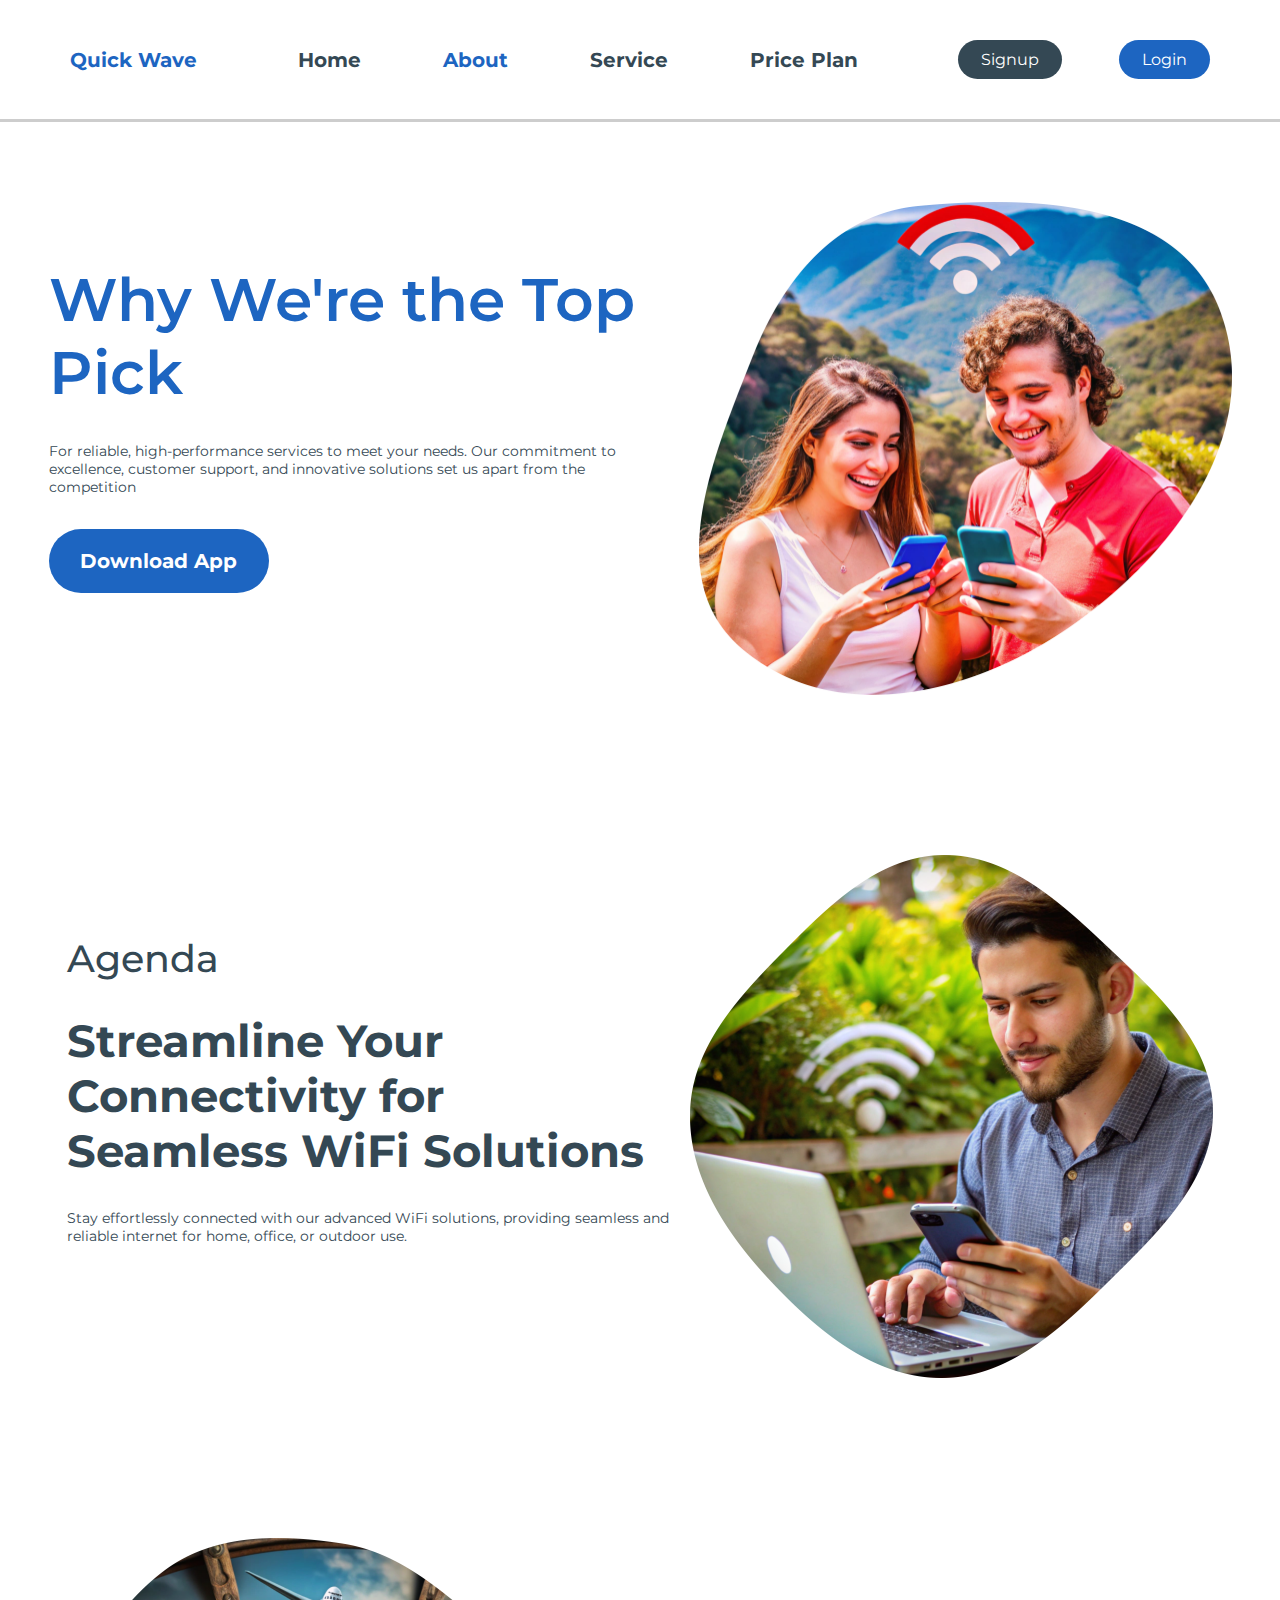
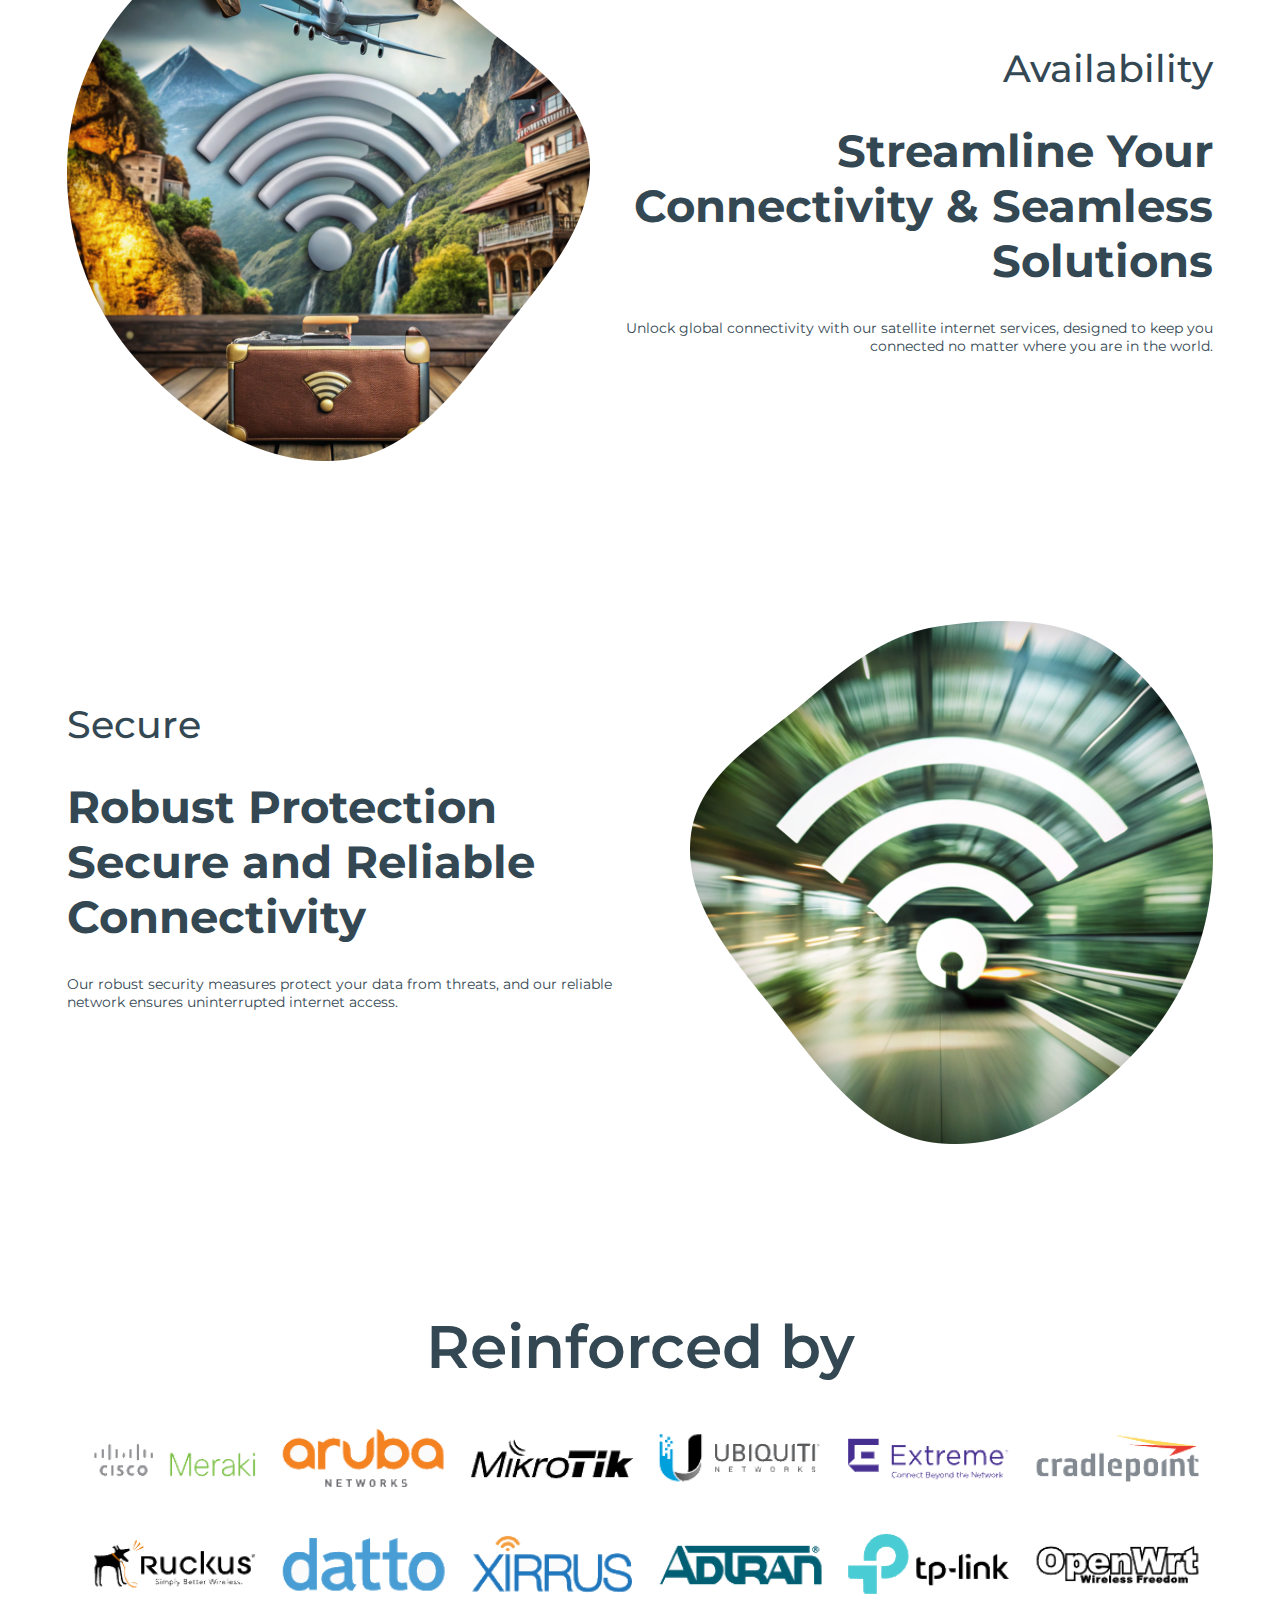
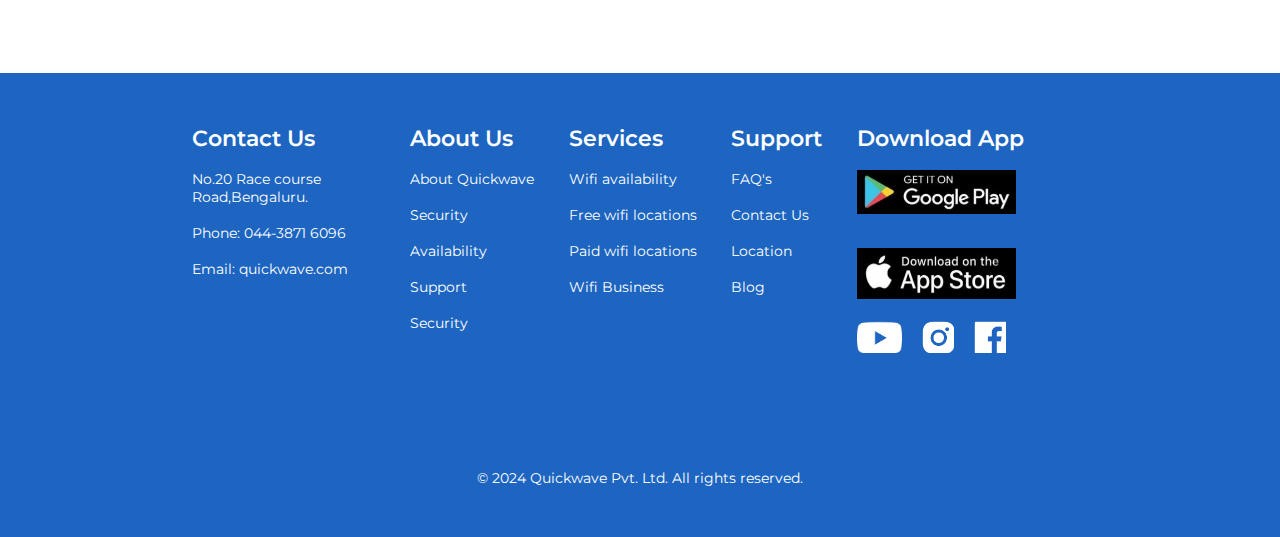
==== commit 93d40aa1: "latest" ====
--- a/about.html
+++ b/about.html
@@ -223,7 +223,7 @@
                     <h1 class="secondary-big teritory-color">Download App</h1>
                     <div class="application">
                         <a href="https://play.google.com/store/games?hl=en" target="blank"><img
-                            src="./images/Home/Footer/Play-store.png" alt="playstore"></a>
+                            src="./images/Home/Footer/play-store.png" alt="playstore"></a>
                     <a href="https://www.apple.com/in/app-store/" target="_blank"><img src="./images/Home/Footer/App-store.png"
                             alt="appstore"></a>
                     </div>
